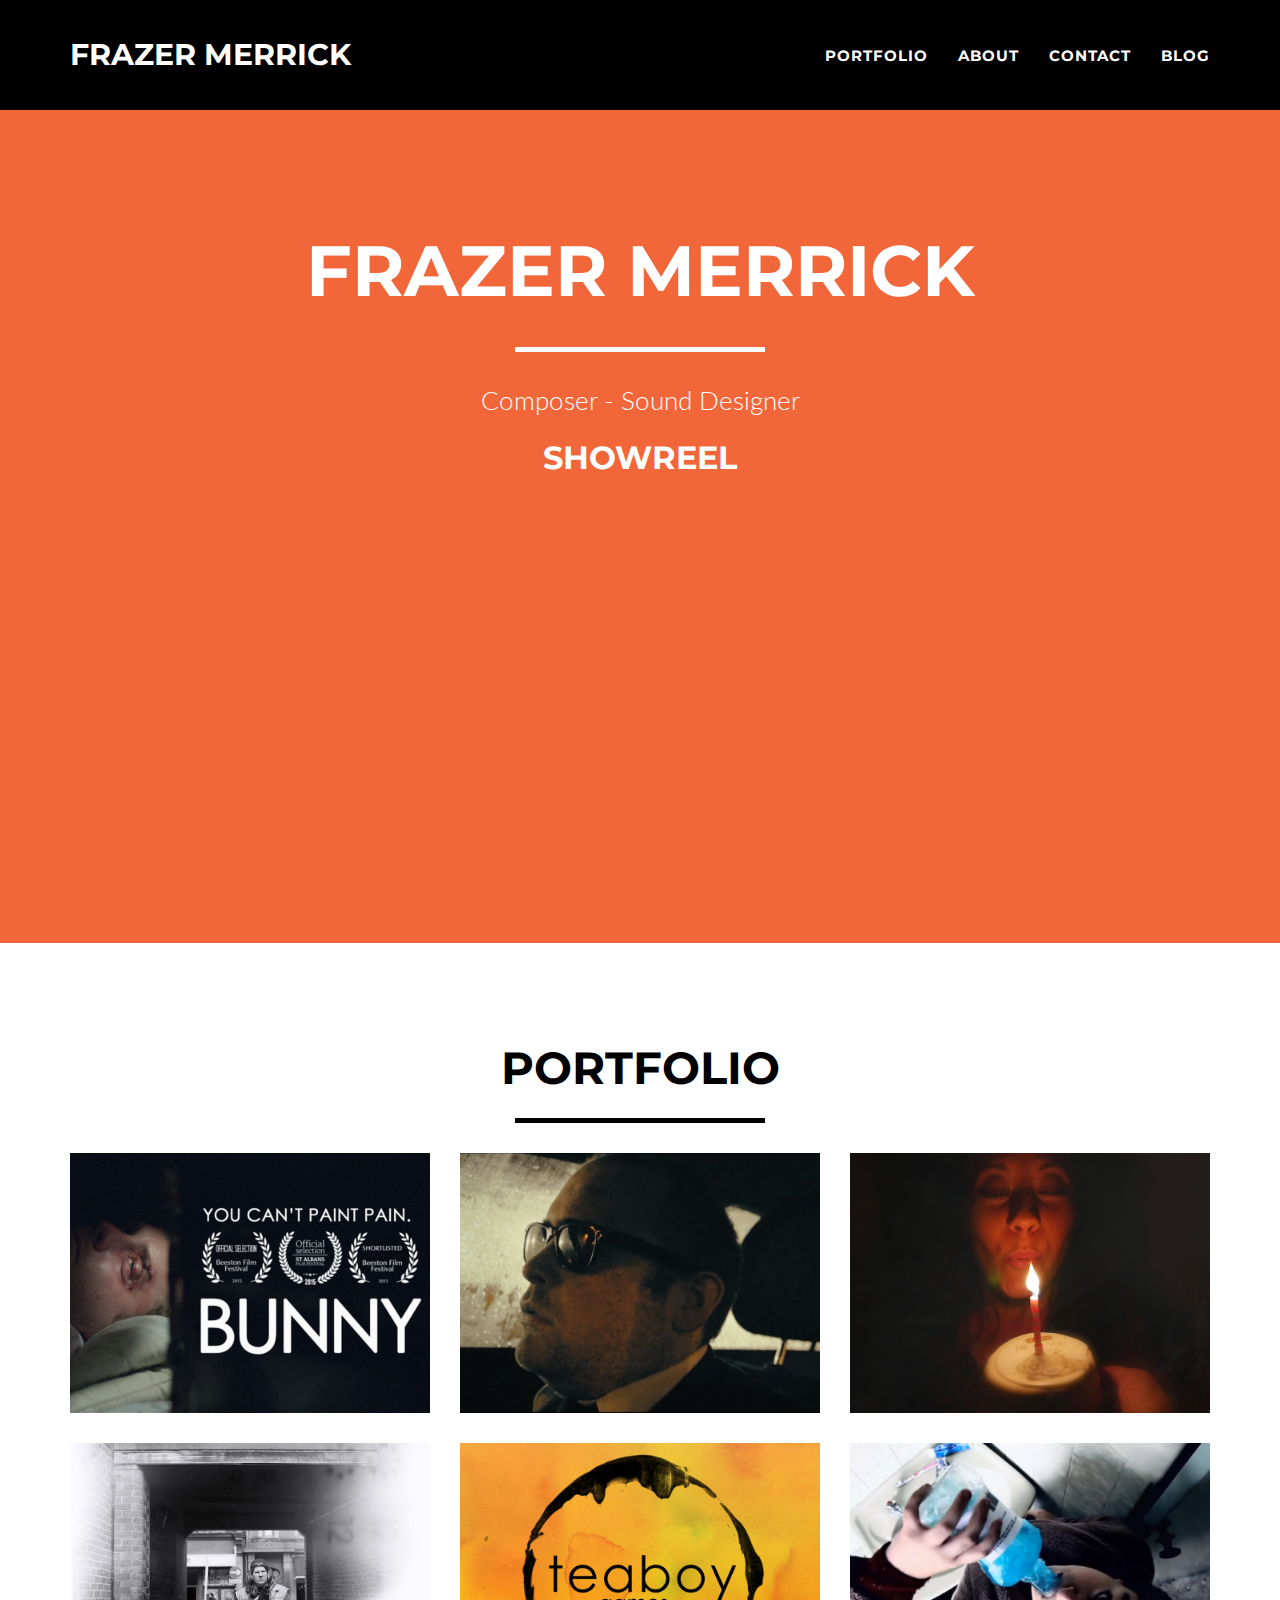
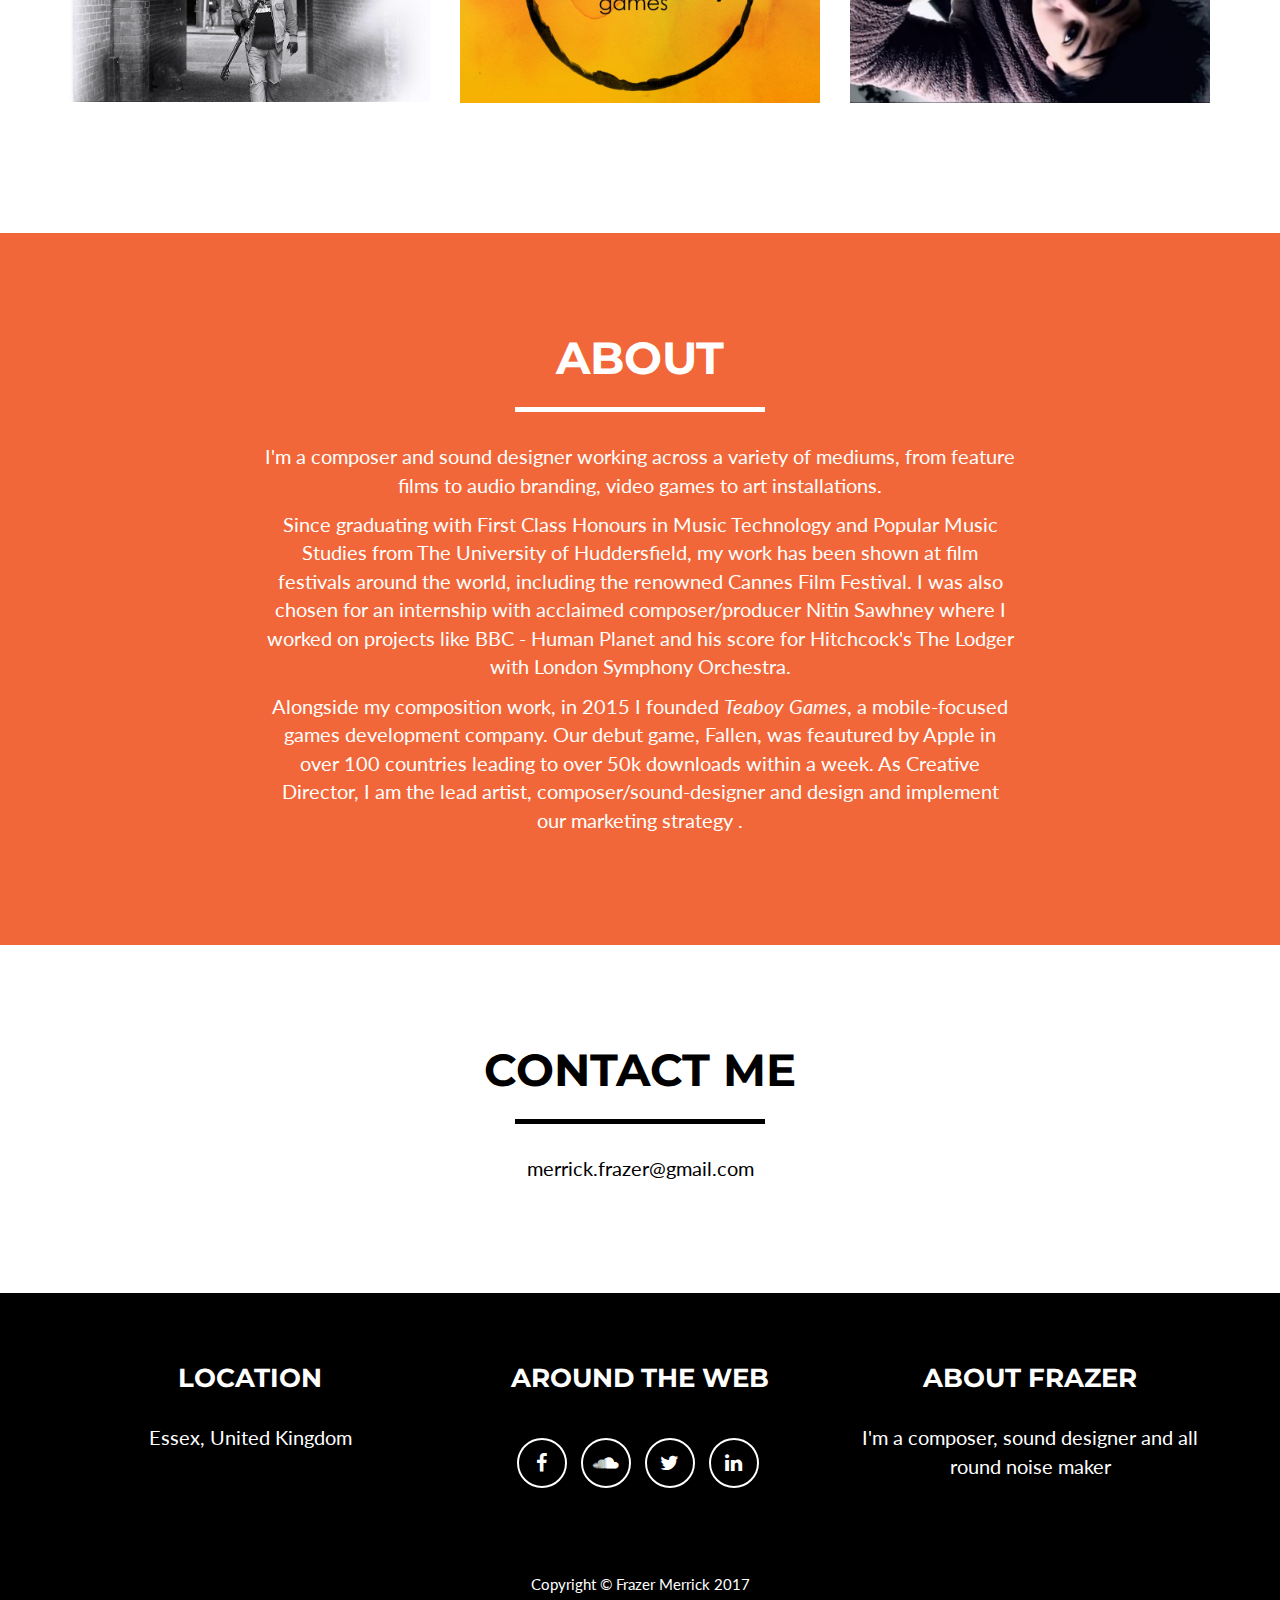
==== index.html @ 9f76fe7c "Bunny link fix" ====
<!DOCTYPE html>
<html lang="en">
<html prefix="og: http://ogp.me/ns#">
<head>

	<title>Frazer Merrick - Composer and Sound Designer</title>
    <meta property="og:title" content="Frazer Merrick - Composer and Sound Designer" />
    <meta property="og:type" content="website" />
    <meta property="og:url" content="http://frazermerrick.com" />
    <meta property="og:image" content="https://dl.dropboxusercontent.com/u/29187618/website/img/businesscard.png" />


    <meta charset="utf-8">
    <meta http-equiv="X-UA-Compatible" content="IE=edge">
    <meta name="viewport" content="width=device-width, initial-scale=1">
    <meta name="description" content="Composer and Sound Designer">
    <meta name="author" content="Frazer Merrick">

    <title>Frazer Merrick - Composer and Sound Designer</title>

    <!-- Bootstrap Core CSS - Uses Bootswatch Flatly Theme: http://bootswatch.com/flatly/ -->
    <link href="css/bootstrap.min.css" rel="stylesheet">

    <!-- Custom CSS -->
    <link href="css/freelancer.css" rel="stylesheet">

    <!-- Custom Fonts -->
    <link href="font-awesome/css/font-awesome.min.css" rel="stylesheet" type="text/css">
    <link href="http://fonts.googleapis.com/css?family=Montserrat:400,700" rel="stylesheet" type="text/css">
    <link href="http://fonts.googleapis.com/css?family=Lato:400,700,400italic,700italic" rel="stylesheet" type="text/css">

    <!-- HTML5 Shim and Respond.js IE8 support of HTML5 elements and media queries -->
    <!-- WARNING: Respond.js doesn't work if you view the page via file:// -->
    <!--[if lt IE 9]>
        <script src="https://oss.maxcdn.com/libs/html5shiv/3.7.0/html5shiv.js"></script>
        <script src="https://oss.maxcdn.com/libs/respond.js/1.4.2/respond.min.js"></script>
    <![endif]-->

</head>
</html>
<html>
<body id="page-top" class="index">

    <!-- Navigation -->
    <nav class="navbar navbar-default navbar-fixed-top">
        <div class="container">
            <!-- Brand and toggle get grouped for better mobile display -->
            <div class="navbar-header page-scroll">
                <button type="button" class="navbar-toggle" data-toggle="collapse" data-target="#bs-example-navbar-collapse-1">
                    <span class="sr-only">Toggle navigation</span>
                    <span class="icon-bar"></span>
                    <span class="icon-bar"></span>
                    <span class="icon-bar"></span>
                </button>
                <a class="navbar-brand" href="#page-top">Frazer Merrick</a>
            </div>

            <!-- Collect the nav links, forms, and other content for toggling -->
            <div class="collapse navbar-collapse" id="bs-example-navbar-collapse-1">
                <ul class="nav navbar-nav navbar-right">
                    <li class="hidden">
                        <a href="#page-top"></a>
                    </li>
                    <li class="page-scroll">
                        <a href="#portfolio">Portfolio</a>
                    </li>
                    <li class="page-scroll">
                        <a href="#about">About</a>
                    </li>
                    <li class="page-scroll">
                        <a href="#contact">Contact</a>
                    </li>
                    <li class="page-scroll">
                        <a href="http://frazermerrick.tumblr.com/" target="_blank">Blog</a>
                    </li>
                </ul>
            </div>
            <!-- /.navbar-collapse -->
        </div>
        <!-- /.container-fluid -->
    </nav>

    <!-- Header -->
    <header>
        <div class="container">
            <div class="row">
                <div class="col-lg-12">
                    <img class="img-responsive" src="" alt="">
                    <div class="intro-text">
                        <span class="name">Frazer Merrick</span>
                      <hr class="star-light">
                        <span class="skills">Composer - Sound Designer</span>
                        <h2>Showreel</h2>
                        <p><iframe frameborder="no" height="340" scrolling="no" src="https://w.soundcloud.com/player/?url=https%3A//api.soundcloud.com/playlists/68462072&amp;color=ff5500&amp;auto_play=false&amp;hide_related=false&amp;show_comments=true&amp;show_user=true&amp;show_reposts=false&amp;show_playcount=false" width="75%"></iframe></p>
                    </div>
                </div>
            </div>
        </div>
    </header>

    <!-- Portfolio Grid Section -->
    <section id="portfolio">
        <div class="container">
            <div class="row">
                <div class="col-lg-12 text-center">
                    <h2>Portfolio</h2>
                    <hr class="star-primary">
                </div>
            </div>
            <div class="row">
                <div class="col-sm-4 portfolio-item">
                    <a href="#portfolioModal1" class="portfolio-link" data-toggle="modal">
                        <div class="caption">
                            <div class="caption-content">
                                <h3>Bunny</h3>
                            </div>
                        </div>
                        <img src="img/portfolio/bunny.png" class="img-responsive" alt="">
                    </a>
                </div>
                <div class="col-sm-4 portfolio-item">
                    <a href="#portfolioModal2" class="portfolio-link" data-toggle="modal">
                        <div class="caption">
                            <div class="caption-content">
                                <h3>Get In</h3>
                            </div>
                        </div>
                        <img src="img/portfolio/getin.png" class="img-responsive" alt="">
                    </a>
                </div>
                <div class="col-sm-4 portfolio-item">
                    <a href="#portfolioModal3" class="portfolio-link" data-toggle="modal">
                        <div class="caption">
                            <div class="caption-content">
                                <h3>Friday</h3>
                            </div>
                        </div>
                        <img src="img/portfolio/friday.png" class="img-responsive" alt="">
                    </a>
                </div>
                <div class="col-sm-4 portfolio-item">
                    <a href="#portfolioModal4" class="portfolio-link" data-toggle="modal">
                        <div class="caption">
                            <div class="caption-content">
                                <h3>Busking Turf Wars</h3>
                            </div>
                        </div>
                        <img src="img/portfolio/btw.png" class="img-responsive" alt="">
                    </a>
                </div>
                <div class="col-sm-4 portfolio-item">
                    <a href="#portfolioModal5" class="portfolio-link" data-toggle="modal">
                        <div class="caption">
                            <div class="caption-content">
                                <h3>Teaboy Games</h3>
                            </div>
                        </div>
                        <img src="img/portfolio/teaboy.png" class="img-responsive" alt="">
                    </a>
                </div>
                <div class="col-sm-4 portfolio-item">
                    <a href="#portfolioModal6" class="portfolio-link" data-toggle="modal">
                        <div class="caption">
                            <div class="caption-content">
                                <h3>Mouthwash</h3>
                            </div>
                        </div>
                        <img src="img/portfolio/mouthwash.png" class="img-responsive" alt="">
                    </a>
                </div>
            </div>
        </div>
    </section>

    <!-- About Section -->
    <section class="success" id="about">
        <div class="container">
            <div class="row">
                <div class="col-lg-12 text-center">
                    <h2>About</h2>
                    <hr class="star-light">
                </div>
            </div>
            <div class="row">
               <div class="col-lg-8 col-lg-offset-2 text-center">
                    <p>I'm a composer and sound designer working across a variety of mediums, from feature films to audio branding, video games to art installations.</p>
                    <p>Since graduating with First Class Honours in Music Technology and Popular Music Studies from The University of Huddersfield, my work has been shown at film festivals around the world, including the renowned Cannes Film Festival. I was also chosen for an internship with acclaimed composer/producer Nitin Sawhney where I worked on projects like BBC - Human Planet and his score for Hitchcock's The Lodger with London Symphony Orchestra.</p>
                    <p>Alongside my composition work, in 2015 I founded <i>Teaboy Games</i>, a mobile-focused games development company. Our debut game, Fallen, was feautured by Apple in over 100 countries leading to over 50k downloads within a week. As Creative Director, I am the lead artist, composer/sound-designer and design and implement our marketing strategy  .</p>
            </div>
        </div>
    </div>
    </section>

    <!-- Contact Section -->
    <section id="contact">
        <div class="container">
            <div class="row">
                <div class="col-lg-12 text-center">
                    <h2>Contact Me</h2>
                    <hr class="star-primary">
                </div>
            </div>
            <div class="row">
                <div class="col-lg-12 text-center">
                <p>merrick.frazer@gmail.com</p>
            </div>
        </div>
    </section>

    <!-- Footer -->
    <footer class="text-center">
        <div class="footer-above">
            <div class="container">
                <div class="row">
                    <div class="footer-col col-md-4">
                        <h3>Location</h3>
                        <p>Essex, United Kingdom</p>
                    </div>
                    <div class="footer-col col-md-4">
                        <h3>Around the Web</h3>
                        <ul class="list-inline">
                            <li>
                                <a href="http://facebook.com/frazer.merrick" target="_blank" class="btn-social btn-outline"><i class="fa fa-fw fa-facebook"></i></a>
                            </li> 
                            <li>
                                <a href="http://soundcloud.com/frazer_m" target="_blank" class="btn-social btn-outline"><i class="fa fa-fw fa-soundcloud"></i></a>
                            </li>
                            <li>
                                <a href="http://twitter.com/frazermerrick" target="_blank" class="btn-social btn-outline"><i class="fa fa-fw fa-twitter"></i></a>
                            </li>
                            <li>
                                <a href="http://www.linkedin.com/pub/frazer-merrick/23/663/aa1" target="_blank" class="btn-social btn-outline"><i class="fa fa-fw fa-linkedin"></i></a>
                            </li>
                        </ul>
                    </div>
                    <div class="footer-col col-md-4">
                        <h3>About Frazer</h3>
                        <p>I'm a composer, sound designer and all round noise maker</p>
                    </div>
                </div>
            </div>
        </div>
        <div class="footer-below">
            <div class="container">
                <div class="row">
                    <div class="col-lg-12">
                        Copyright &copy; Frazer Merrick 2017
                    </div>
                </div>
            </div>
        </div>
    </footer>

    <!-- Scroll to Top Button (Only visible on small and extra-small screen sizes) -->
    <div class="scroll-top page-scroll visible-xs visble-sm">
        <a class="btn btn-primary" href="#page-top">
            <i class="fa fa-chevron-up"></i>
        </a>
    </div>

    <!-- Portfolio Modals -->
    <div class="portfolio-modal modal fade" id="portfolioModal1" tabindex="-1" role="dialog" aria-hidden="true">
        <div class="modal-content">
            <div class="close-modal" data-dismiss="modal">
                <div class="lr">
                    <div class="rl">
                    </div>
                </div>
            </div>
            <div class="container">
                <div class="row">
                    <div class="col-lg-8 col-lg-offset-2">
                        <div class="modal-body">
                            <h2>Bunny</h2>
                            <hr class="star-primary">
                            <iframe src="https://player.vimeo.com/video/194195670" width="500" height="281" frameborder="0" webkitallowfullscreen mozallowfullscreen allowfullscreen></iframe>
                            <p>
                            <p>Bunny is a psychologic thriller about when Stephen meets Abbie. Their romantic meal soon unleashes a painful memory of a disturbed past, and Stephen's date rapidly unfolds into his worst nightmare.</p>
                            <p>Completing the sound design on this 30 minute film was no small feat. From cleaning production audio to recording foley (including some fantastically gory sequences) and delivering a 5.1 mix at the end. The biggest challenge was when we discovered a number of scenes featured unusable production audio (due to unfortunate background noise), which led to these being re-created from scratch.</p>
                            <p>Bunny has since gone on to be selected for the renown Festival de Cannes, amongst many other film festivals!</p>
                            <ul class="list-inline item-details">
                                <li>Director:
                                    <strong><a href="http://adamawni.com">Adam Awni</a>
                                    </strong>
                                </li>
                                <li>Date:
                                    <strong>November 2014
                                    </strong>
                                </li>
                                <li>Role:
                                    <strong>Sound Designer
                                    </strong>
                                </li>
                            </ul>
                            <button type="button" class="btn btn-default" data-dismiss="modal"><i class="fa fa-times"></i> Close</button>
                        </div>
                    </div>
                </div>
            </div>
        </div>
    </div>
    <div class="portfolio-modal modal fade" id="portfolioModal2" tabindex="-1" role="dialog" aria-hidden="true">
        <div class="modal-content">
            <div class="close-modal" data-dismiss="modal">
                <div class="lr">
                    <div class="rl">
                    </div>
                </div>
            </div>
            <div class="container">
                <div class="row">
                    <div class="col-lg-8 col-lg-offset-2">
                        <div class="modal-body">
                            <h2>Get In</h2>
                            <hr class="star-primary">
                            <iframe src="https://player.vimeo.com/video/123640551" width="500" height="281" frameborder="0" webkitallowfullscreen mozallowfullscreen allowfullscreen></iframe>
                            <p>
                            <p>Ed Button's night takes a strange turn when he is picked up by two gangsters, in this West Yorkshire mafia themed short.</p>
                            <p>Shot in the back of car, there was no space for a boom mic so all audio was captured from a camera mounted shot gun mic. This meant the biggest task was reducing any road noise outside the vechicle but then adding the background ambience back into the mix in a more controlled manner. Subtle sounds of rain, and passing cars with the doppler effect help sell the ambience much more than the noise captured by the camera mic.</p>
                            <ul class="list-inline item-details">
                                <li>Director:
                                    <strong><a href="http://picturesandnoise.com">Ross Birks</a>
                                    </strong>
                                </li>
                                <li>Date:
                                    <strong>March 2015
                                    </strong>
                                </li>
                                <li>Role:
                                    <strong>Sound Designer
                                    </strong>
                                </li>
                            </ul>
                            <button type="button" class="btn btn-default" data-dismiss="modal"><i class="fa fa-times"></i> Close</button>
                        </div>
                    </div>
                </div>
            </div>
        </div>
    </div>
    <div class="portfolio-modal modal fade" id="portfolioModal3" tabindex="-1" role="dialog" aria-hidden="true">
        <div class="modal-content">
            <div class="close-modal" data-dismiss="modal">
                <div class="lr">
                    <div class="rl">
                    </div>
                </div>
            </div>
            <div class="container">
                <div class="row">
                    <div class="col-lg-8 col-lg-offset-2">
                        <div class="modal-body">
                            <h2>Friday</h2>
                            <hr class="star-primary">
                           <blockquote class="instagram-media" data-instgrm-version="7" style=" background:#FFF; border:0; border-radius:3px; box-shadow:0 0 1px 0 rgba(0,0,0,0.5),0 1px 10px 0 rgba(0,0,0,0.15); margin: 1px; max-width:658px; padding:0; width:99.375%; width:-webkit-calc(100% - 2px); width:calc(100% - 2px);"><div style="padding:8px;"> <div style=" background:#F8F8F8; line-height:0; margin-top:40px; padding:28.1944444444% 0; text-align:center; width:100%;"> <div style=" background:url([data-uri]); display:block; height:44px; margin:0 auto -44px; position:relative; top:-22px; width:44px;"></div></div><p style=" color:#c9c8cd; font-family:Arial,sans-serif; font-size:14px; line-height:17px; margin-bottom:0; margin-top:8px; overflow:hidden; padding:8px 0 7px; text-align:center; text-overflow:ellipsis; white-space:nowrap;"><a href="https://www.instagram.com/p/BIF_33JghCp/" style=" color:#c9c8cd; font-family:Arial,sans-serif; font-size:14px; font-style:normal; font-weight:normal; line-height:17px; text-decoration:none;" target="_blank">A video posted by Aura Films (@aurafilmsuk)</a> on <time style=" font-family:Arial,sans-serif; font-size:14px; line-height:17px;" datetime="2016-07-20T18:41:44+00:00">Jul 20, 2016 at 11:41am PDT</time></p></div></blockquote> <script async defer src="//platform.instagram.com/en_US/embeds.js"></script>
                            <p>
                            <p>FRIDAY was assembled in just 48hrs, with all my sound design taking place in an afternoon. </p>
                            <p>Theres nothing like an impending deadline to really get the creativity flowing - but I had a fantastic time bringing this  POV short to life with diegetic sound effects. </p>
                            <p>The tap, radio, teaspoon, kiss, sirens, helicopter - so much of the work was really embellishing what was already there and changing the landscape from a generic parks and streets to world on the verge of a dystopian apocalypse.</p>
                            <ul class="list-inline item-details">
                                <li>Director:
                                    <strong><a href="http://aurafilms.co.uk">Steven Dorrington</a>
                                    </strong>
                                </li>
                                <li>Date:
                                    <strong>July 2015
                                    </strong>
                                </li>
                                <li>Role:
                                    <strong>Sound Designer
                                    </strong>
                                </li>
                            </ul>
                            <button type="button" class="btn btn-default" data-dismiss="modal"><i class="fa fa-times"></i> Close</button>
                        </div>
                    </div>
                </div>
            </div>
        </div>
    </div>
    <div class="portfolio-modal modal fade" id="portfolioModal4" tabindex="-1" role="dialog" aria-hidden="true">
        <div class="modal-content">
            <div class="close-modal" data-dismiss="modal">
                <div class="lr">
                    <div class="rl">
                    </div>
                </div>
            </div>
            <div class="container">
                <div class="row">
                    <div class="col-lg-8 col-lg-offset-2">
                        <div class="modal-body">
                            <h2>Busking Turf Wars</h2>
                            <hr class="star-primary">
                            <iframe width="100%" height="450" scrolling="no" frameborder="no" src="https://w.soundcloud.com/player/?url=https%3A//api.soundcloud.com/tracks/207530229%3Fsecret_token%3Ds-8hTHr&amp;auto_play=false&amp;hide_related=false&amp;show_comments=true&amp;show_user=true&amp;show_reposts=false&amp;visual=true"></iframe>
                            <p>
                            <p>A documentary film crew follows Steven Lockmoore, a passionate and dedicated busker, as he shows us the ins and outs of life as a street musician. Steven isn't the most technically proficient musician but he has a love for what he does and a yearning to entertain. His livelihood is thrown into turmoil however with the arrival of a more gifted musician keen to take the spotlight from Steven.</p>
                            <p>Since Busking Turf Wars is musical by nature my role was to underscore Steven's more contemplative moments, about the world and his path through it.</p>
                            <ul class="list-inline item-details">
                                <li>Director:
                                    <strong><a href="http://pete-trif.tumblr.com/">Peter Trifunovic</a>
                                    </strong>
                                </li>
                                <li>Date:
                                    <strong>March 2015
                                    </strong>
                                </li>
                                <li>Role:
                                    <strong>Composer
                                    </strong>
                                </li>
                            </ul>
                            <button type="button" class="btn btn-default" data-dismiss="modal"><i class="fa fa-times"></i> Close</button>
                        </div>
                    </div>
                </div>
            </div>
        </div>
    </div>
    <div class="portfolio-modal modal fade" id="portfolioModal5" tabindex="-1" role="dialog" aria-hidden="true">
        <div class="modal-content">
            <div class="close-modal" data-dismiss="modal">
                <div class="lr">
                    <div class="rl">
                    </div>
                </div>
            </div>
            <div class="container">
                <div class="row">
                    <div class="col-lg-8 col-lg-offset-2">
                        <div class="modal-body">
                            <h2>Teaboy Games</h2>
                            <hr class="star-primary">
                            <iframe width="560" height="315" src="https://www.youtube.com/embed/0nT8x7PztdA" frameborder="0" allowfullscreen></iframe>
                            <p>
                            <p>In late 2014 I joined the Eastern Enterprise's GamesHub scheme, here I met Aidan and Scott and together we formed Teaboy Games. Gameshub is a free course to help creative minds get into the games industry, opening doors to networking and mentorship from the likes of industry elite at Microsoft and Square-Enix.</p>
                            <p>In just 10 months we've gone from concept right through to delivery, registering Teaboy Games Ltd in April 2015 and on August 27th launching our debut app, <a href="http://appsto.re/gb/gJEq7.i">Fallen - The beautifully minimal reaction game</a>, which went on to be featured by Apple in 'Best New Games' in over 100 countries achieving 50k+ downloads in a week.</p>
                            <p>Within the three man team, I am the primary artist, composer/sound-designer and also head of marketing.</p>
                            <ul class="list-inline item-details">
                                <li>Client:
                                    <strong><a href="http://teaboygames.com">Teaboy Games</a>
                                    </strong>
                                </li>
                                <li>Date:
                                    <strong>November 2014
                                    </strong>
                                </li>
                                <li>Role:
                                    <strong>Co-Founder
                                    </strong>
                                </li>
                            </ul>
                            <button type="button" class="btn btn-default" data-dismiss="modal"><i class="fa fa-times"></i> Close</button>
                        </div>
                    </div>
                </div>
            </div>
        </div>
    </div>
    <div class="portfolio-modal modal fade" id="portfolioModal6" tabindex="-1" role="dialog" aria-hidden="true">
        <div class="modal-content">
            <div class="close-modal" data-dismiss="modal">
                <div class="lr">
                    <div class="rl">
                    </div>
                </div>
            </div>
            <div class="container">
                <div class="row">
                    <div class="col-lg-8 col-lg-offset-2">
                        <div class="modal-body">
                            <h2>Mouthwash</h2>
                            <hr class="star-primary">
                            <iframe src="https://player.vimeo.com/video/113533499" width="500" height="281" frameborder="0" webkitallowfullscreen mozallowfullscreen allowfullscreen></iframe> <p>
                            <p>
                            <p>Upon watching this film, sent to me by director Ross Birks, I knew exactly what style I wanted to achieve. With the experimental short based around the danger of chugging mouthwash, I envisaged the music to being built around samples of the human voice.</p>
                            <p>Taking influence from Cristobal Tapia de Veer's score for the Channel 4 series Utopia, I wrote the main theme with a pitched-down male voice sound, with backing from a mellotron choir patch. The real eureka moment was when I found a sample library of the 90s hit toy 'Speak and Spell', which ended up forming the glitchy drums you hear throughout the score.</p>
                            <ul class="list-inline item-details">
                                <li>Director:
                                    <strong><a href="http://rossbirks.com">Ross Birks</a>
                                    </strong>
                                </li>
                                <li>Date:
                                    <strong>December 2014
                                    </strong>
                                </li>
                                <li>Role:
                                    <strong>Composer
                                    </strong>
                                </li>
                            </ul>
                            <button type="button" class="btn btn-default" data-dismiss="modal"><i class="fa fa-times"></i> Close</button>
                        </div>
                    </div>
                </div>
            </div>
        </div>
    </div>

    <!-- jQuery -->
    <script src="js/jquery.js"></script>

    <!-- Bootstrap Core JavaScript -->
    <script src="js/bootstrap.min.js"></script>

    <!-- Plugin JavaScript -->
    <script src="http://cdnjs.cloudflare.com/ajax/libs/jquery-easing/1.3/jquery.easing.min.js"></script>
    <script src="js/classie.js"></script>
    <script src="js/cbpAnimatedHeader.js"></script>

    <!-- Contact Form JavaScript -->
    <script src="js/jqBootstrapValidation.js"></script>
    <script src="js/contact_me.js"></script>

    <!-- Custom Theme JavaScript -->
    <script src="js/freelancer.js"></script>

</body>

</html>
---- css/freelancer.css ----
/*!
 * Start Bootstrap - Freelancer Bootstrap Theme (http://startbootstrap.com)
 * Code licensed under the Apache License v2.0.
 * For details, see http://www.apache.org/licenses/LICENSE-2.0.
 */

body {
    overflow-x: hidden;
}

p {
    font-size: 20px;
}

p.small {
    font-size: 16px;
}

a,
a:hover,
a:focus,
a:active,
a.active {
    outline: 0;
    color: #F26739;
}

h1,
h2,
h3,
h4,
h5,
h6 {
    text-transform: uppercase;
    font-family: Montserrat,"Helvetica Neue",Helvetica,Arial,sans-serif;
    font-weight: 700;
}

hr.star-light,
hr.star-primary {
    margin: 25px auto 30px;
    padding: 0;
    max-width: 250px;
    border: 0;
    border-top: solid 5px;
    text-align: center;
}

hr.star-light:after,
hr.star-primary:after {
    content: "";
    display: inline-block;
    position: relative;
    top: -.8em;
    padding: 0 .25em;
    font-family: FontAwesome;
    font-size: 2em;
}

hr.star-light {
    border-color: #fff;
}

hr.star-light:after {
    color: #fff;
    background-color: #F26739;
}

hr.star-primary {
    border-color: #000000;
}

hr.star-primary:after {
    color: #000000;
    background-color: #fff;
}

.img-centered {
    margin: 0 auto;
}

header {
    text-align: center;
    color: #fff;
    background: #F26739;
}

header .container {
    padding-top: 100px;
    padding-bottom: 50px;
}

header img {
    display: block;
    margin: 0 auto 20px;
}

header .intro-text .name {
    display: block;
    text-transform: uppercase;
    font-family: Montserrat,"Helvetica Neue",Helvetica,Arial,sans-serif;
    font-size: 2em;
    font-weight: 700;
}

header .intro-text .skills {
    font-size: 1.25em;
    font-weight: 300;
}

@media(min-width:768px) {
    header .container {
        padding-top: 200px;
        padding-bottom: 100px;
    }

    header .intro-text .name {
        font-size: 4.75em;
    }

    header .intro-text .skills {
        font-size: 1.75em;
    }
}

@media(min-width:768px) {
    .navbar-fixed-top {
        padding: 25px 0;
        -webkit-transition: padding .3s;
        -moz-transition: padding .3s;
        transition: padding .3s;
    }

    .navbar-fixed-top .navbar-brand {
        font-size: 2em;
        -webkit-transition: all .3s;
        -moz-transition: all .3s;
        transition: all .3s;
    }

    .navbar-fixed-top.navbar-shrink {
        padding: 10px 0;
    }

    .navbar-fixed-top.navbar-shrink .navbar-brand {
        font-size: 1.5em;
    }
}

.navbar {
    text-transform: uppercase;
    font-family: Montserrat,"Helvetica Neue",Helvetica,Arial,sans-serif;
    font-weight: 700;
}

.navbar a:focus {
    outline: 0;
}

.navbar .navbar-nav {
    letter-spacing: 1px;
}

.navbar .navbar-nav li a:focus {
    outline: 0;
}

.navbar-default,
.navbar-inverse {
    border: 0;
}

section {
    padding: 100px 0;
}

section h2 {
    margin: 0;
    font-size: 3em;
}

section.success {
    color: #fff;
    background: #F26739;
}

@media(max-width:767px) {
    section {
        padding: 75px 0;
    }

    section.first {
        padding-top: 75px;
    }
}

#portfolio .portfolio-item {
    right: 0;
    margin: 0 0 15px;
}

#portfolio .portfolio-item .portfolio-link {
    display: block;
    position: relative;
    margin: 0 auto;
    max-width: 400px;
}

#portfolio .portfolio-item .portfolio-link .caption {
    position: absolute;
    width: 100%;
    height: 100%;
    opacity: 0;
    background: rgba(242,103,57,.9);
    -webkit-transition: all ease .5s;
    -moz-transition: all ease .5s;
    transition: all ease .5s;
}

#portfolio .portfolio-item .portfolio-link .caption:hover {
    opacity: 1;
}

#portfolio .portfolio-item .portfolio-link .caption .caption-content {
    position: absolute;
    top: 50%;
    width: 100%;
    height: 20px;
    margin-top: -12px;
    text-align: center;
    font-size: 20px;
    color: #fff;
}

#portfolio .portfolio-item .portfolio-link .caption .caption-content i {
    margin-top: -12px;
}

#portfolio .portfolio-item .portfolio-link .caption .caption-content h3,
#portfolio .portfolio-item .portfolio-link .caption .caption-content h4 {
    margin: 0;
}

#portfolio * {
    z-index: 2;
}

@media(min-width:767px) {
    #portfolio .portfolio-item {
        margin: 0 0 30px;
    }
}

.btn-outline {
    margin-top: 15px;
    border: solid 2px #fff;
    font-size: 20px;
    color: #fff;
    background: 0 0;
    transition: all .3s ease-in-out;
}

.btn-outline:hover,
.btn-outline:focus,
.btn-outline:active,
.btn-outline.active {
    border: solid 2px #fff;
    color: #F26739;
    background: #fff;
}

.floating-label-form-group {
    position: relative;
    margin-bottom: 0;
    padding-bottom: .5em;
    border-bottom: 1px solid #eee;
}

.floating-label-form-group input,
.floating-label-form-group textarea {
    z-index: 1;
    position: relative;
    padding-right: 0;
    padding-left: 0;
    border: 0;
    border-radius: 0;
    font-size: 1.5em;
    background: 0 0;
    box-shadow: none!important;
    resize: none;
}

.floating-label-form-group label {
    display: block;
    z-index: 0;
    position: relative;
    top: 2em;
    margin: 0;
    font-size: .85em;
    line-height: 1.764705882em;
    vertical-align: middle;
    vertical-align: baseline;
    opacity: 0;
    -webkit-transition: top .3s ease,opacity .3s ease;
    -moz-transition: top .3s ease,opacity .3s ease;
    -ms-transition: top .3s ease,opacity .3s ease;
    transition: top .3s ease,opacity .3s ease;
}

.floating-label-form-group::not(:first-child) {
    padding-left: 14px;
    border-left: 1px solid #eee;
}

.floating-label-form-group-with-value label {
    top: 0;
    opacity: 1;
}

.floating-label-form-group-with-focus label {
    color: #F26739;
}

form .row:first-child .floating-label-form-group {
    border-top: 1px solid #eee;
}

footer {
    color: #fff;
}

footer h3 {
    margin-bottom: 30px;
}

footer .footer-above {
    padding-top: 50px;
    background-color: #000000;
}

footer .footer-col {
    margin-bottom: 50px;
}

footer .footer-below {
    padding: 25px 0;
    background-color: #000000;
}

.btn-social {
    display: inline-block;
    width: 50px;
    height: 50px;
    border: 2px solid #fff;
    border-radius: 100%;
    text-align: center;
    font-size: 20px;
    line-height: 45px;
}

.btn:focus,
.btn:active,
.btn.active {
    outline: 0;
}

.scroll-top {
    z-index: 1049;
    position: fixed;
    right: 2%;
    bottom: 2%;
    width: 50px;
    height: 50px;
}

.scroll-top .btn {
    width: 50px;
    height: 50px;
    border-radius: 100%;
    font-size: 20px;
    line-height: 28px;
}

.scroll-top .btn:focus {
    outline: 0;
}

.portfolio-modal .modal-content {
    padding: 100px 0;
    min-height: 100%;
    border: 0;
    border-radius: 0;
    text-align: center;
    background-clip: border-box;
    -webkit-box-shadow: none;
    box-shadow: none;
}

.portfolio-modal .modal-content h2 {
    margin: 0;
    font-size: 3em;
}

.portfolio-modal .modal-content img {
    margin-bottom: 30px;
}

.portfolio-modal .modal-content .item-details {
    margin: 30px 0;
}

.portfolio-modal .close-modal {
    position: absolute;
    top: 25px;
    right: 25px;
    width: 75px;
    height: 75px;
    background-color: transparent;
    cursor: pointer;
}

.portfolio-modal .close-modal:hover {
    opacity: .3;
}

.portfolio-modal .close-modal .lr {
    z-index: 1051;
    width: 1px;
    height: 75px;
    margin-left: 35px;
    background-color: #000000;
    -webkit-transform: rotate(45deg);
    -ms-transform: rotate(45deg);
    transform: rotate(45deg);
}

.portfolio-modal .close-modal .lr .rl {
    z-index: 1052;
    width: 1px;
    height: 75px;
    background-color: #000000;
    -webkit-transform: rotate(90deg);
    -ms-transform: rotate(90deg);
    transform: rotate(90deg);
}

.portfolio-modal .modal-backdrop {
    display: none;
    opacity: 0;
}
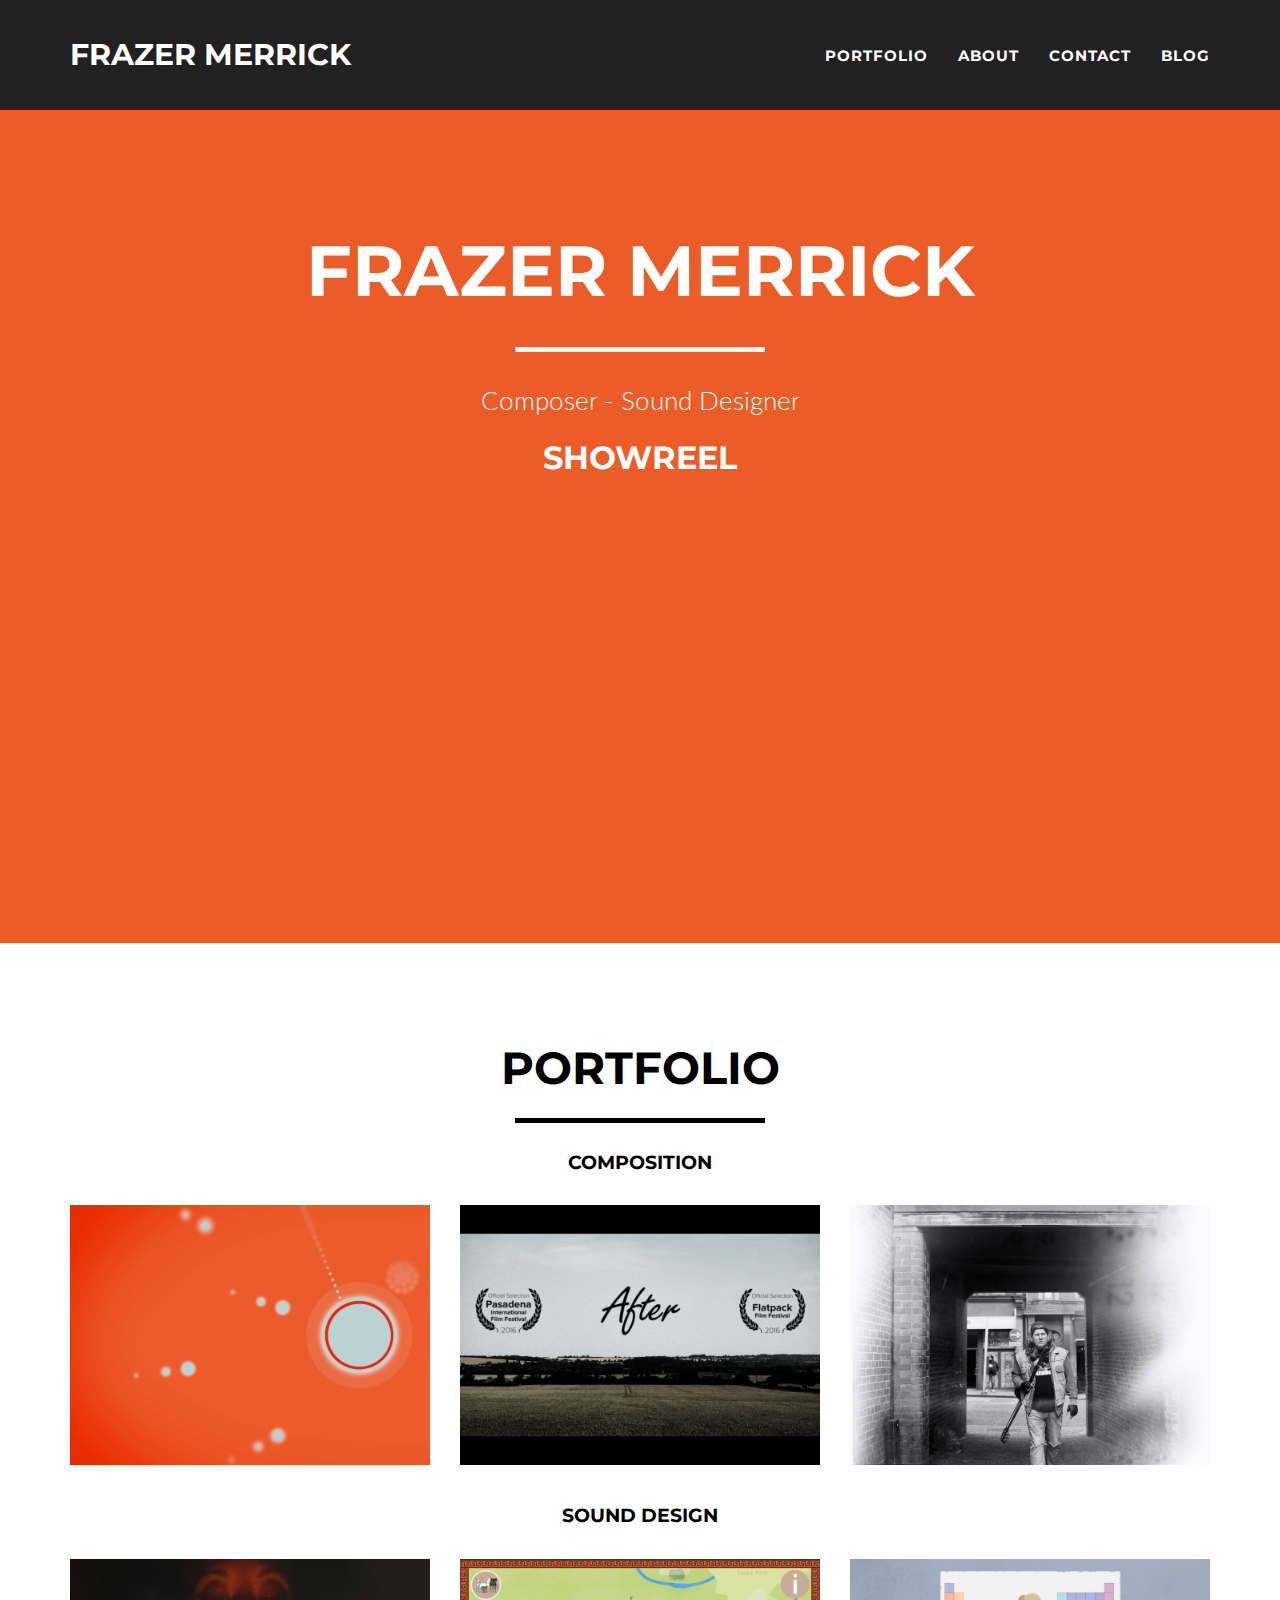
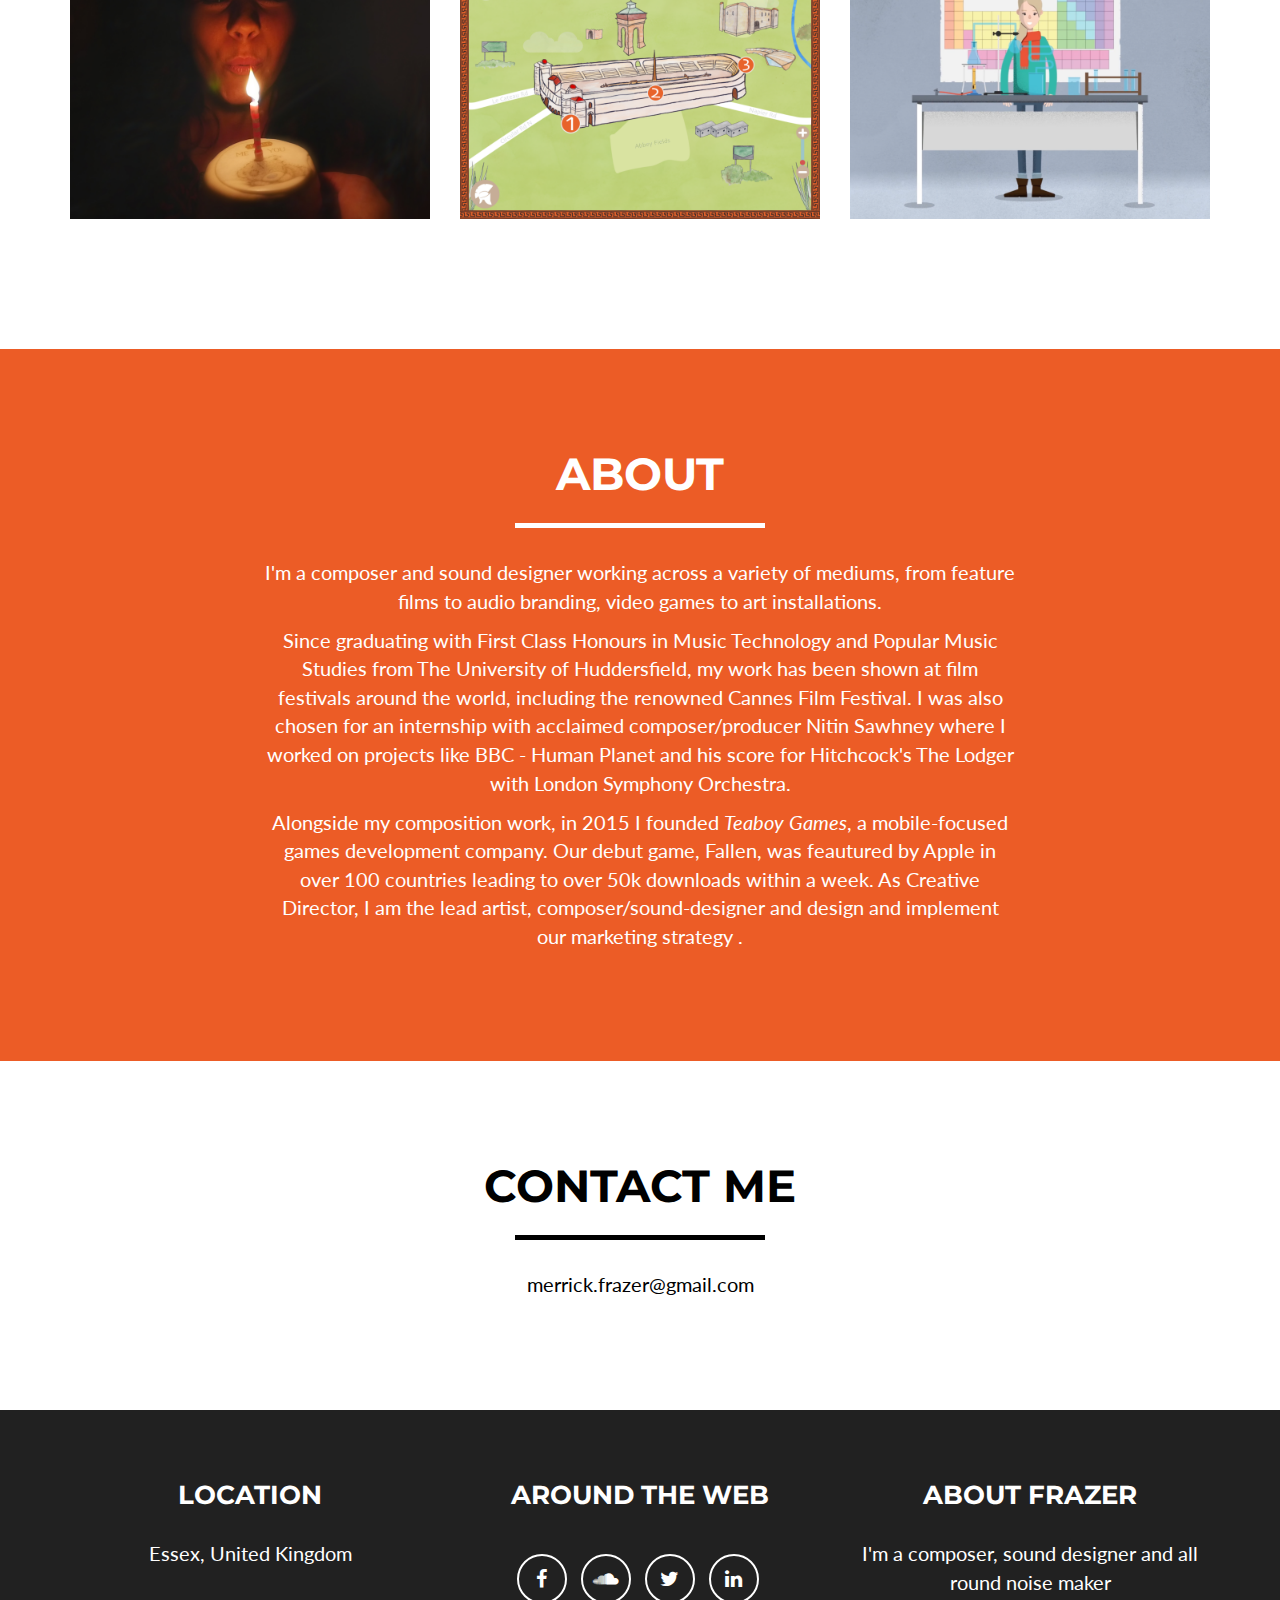
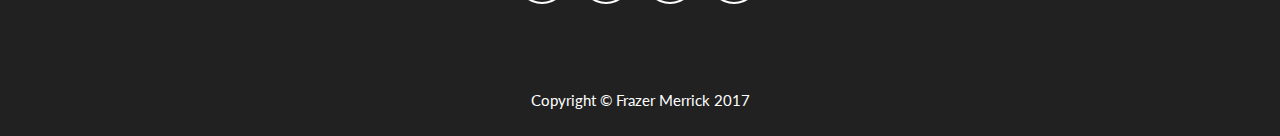
==== commit 220e4f3d: "changes to portfolio items, navbar colour, footer colour, header colour, title inset within portfoli" ====
--- a/index.html
+++ b/index.html
@@ -105,6 +105,8 @@
                 <div class="col-lg-12 text-center">
                     <h2>Portfolio</h2>
                     <hr class="star-primary">
+                    <h4>Composition</h4>
+                    <br>
                 </div>
             </div>
             <div class="row">
@@ -112,60 +114,66 @@
                     <a href="#portfolioModal1" class="portfolio-link" data-toggle="modal">
                         <div class="caption">
                             <div class="caption-content">
-                                <h3>Bunny</h3>
+                                <h3>Pendulum</h3>
                             </div>
                         </div>
-                        <img src="img/portfolio/bunny.png" class="img-responsive" alt="">
+                        <img src="img/portfolio/pendulum.png" class="img-responsive" alt="">
                     </a>
                 </div>
                 <div class="col-sm-4 portfolio-item">
                     <a href="#portfolioModal2" class="portfolio-link" data-toggle="modal">
                         <div class="caption">
                             <div class="caption-content">
-                                <h3>Get In</h3>
+                                <h3>After</h3>
                             </div>
                         </div>
-                        <img src="img/portfolio/getin.png" class="img-responsive" alt="">
+                        <img src="img/portfolio/after.png" class="img-responsive" alt="">
                     </a>
                 </div>
                 <div class="col-sm-4 portfolio-item">
                     <a href="#portfolioModal3" class="portfolio-link" data-toggle="modal">
                         <div class="caption">
                             <div class="caption-content">
-                                <h3>Friday</h3>
+                                <h3>Busking Turf Wars</h3>
                             </div>
                         </div>
-                        <img src="img/portfolio/friday.png" class="img-responsive" alt="">
+                        <img src="img/portfolio/btw.png" class="img-responsive" alt="">
                     </a>
                 </div>
+                <div class="row">
+                    <div class="col-lg-12 text-center">
+                        <h4>Sound Design</h4>
+                        <br>
+                    </div>
+                </div>    
                 <div class="col-sm-4 portfolio-item">
                     <a href="#portfolioModal4" class="portfolio-link" data-toggle="modal">
                         <div class="caption">
                             <div class="caption-content">
-                                <h3>Busking Turf Wars</h3>
+                                <h3>Friday</h3>
                             </div>
                         </div>
-                        <img src="img/portfolio/btw.png" class="img-responsive" alt="">
+                        <img src="img/portfolio/friday.png" class="img-responsive" alt="">
                     </a>
                 </div>
                 <div class="col-sm-4 portfolio-item">
                     <a href="#portfolioModal5" class="portfolio-link" data-toggle="modal">
                         <div class="caption">
                             <div class="caption-content">
-                                <h3>Teaboy Games</h3>
+                                <h3>Roman Circus</h3>
                             </div>
                         </div>
-                        <img src="img/portfolio/teaboy.png" class="img-responsive" alt="">
+                        <img src="img/portfolio/romancircus.png" class="img-responsive" alt="">
                     </a>
                 </div>
                 <div class="col-sm-4 portfolio-item">
                     <a href="#portfolioModal6" class="portfolio-link" data-toggle="modal">
                         <div class="caption">
                             <div class="caption-content">
-                                <h3>Mouthwash</h3>
+                                <h3>Make Happen</h3>
                             </div>
                         </div>
-                        <img src="img/portfolio/mouthwash.png" class="img-responsive" alt="">
+                        <img src="img/portfolio/makehappen.png" class="img-responsive" alt="">
                     </a>
                 </div>
             </div>
@@ -271,24 +279,22 @@
                 <div class="row">
                     <div class="col-lg-8 col-lg-offset-2">
                         <div class="modal-body">
-                            <h2>Bunny</h2>
+                            <h2>Pendulum</h2>
                             <hr class="star-primary">
-                            <iframe src="https://player.vimeo.com/video/194195670" width="500" height="281" frameborder="0" webkitallowfullscreen mozallowfullscreen allowfullscreen></iframe>
-                            <p>
-                            <p>Bunny is a psychologic thriller about when Stephen meets Abbie. Their romantic meal soon unleashes a painful memory of a disturbed past, and Stephen's date rapidly unfolds into his worst nightmare.</p>
-                            <p>Completing the sound design on this 30 minute film was no small feat. From cleaning production audio to recording foley (including some fantastically gory sequences) and delivering a 5.1 mix at the end. The biggest challenge was when we discovered a number of scenes featured unusable production audio (due to unfortunate background noise), which led to these being re-created from scratch.</p>
-                            <p>Bunny has since gone on to be selected for the renown Festival de Cannes, amongst many other film festivals!</p>
+                            <iframe width="100%" height="450" scrolling="no" frameborder="no" src="https://w.soundcloud.com/player/?url=https%3A//api.soundcloud.com/playlists/297187760&amp;auto_play=false&amp;hide_related=false&amp;show_comments=true&amp;show_user=true&amp;show_reposts=false&amp;visual=true"></iframe>
+                            <p>Pendulum is a minimal and mindful puzzler. The aim was to create a relaxing and hypnotizing atmosphere to match the minimal graphics and gameplay.</p>
+                            <p>With the game split into chapters, I created a track (which looped) for each chapter and centered it around a different key and organic drone underneath to match the gameplay - depending on the powerups, visual style and gameplay. I experimented creating drones from crashing waves, bursts of white noise and recordings of rain - which all help add an organic and human feel to an otherwise electronic score.</p>
                             <ul class="list-inline item-details">
-                                <li>Director:
-                                    <strong><a href="http://adamawni.com">Adam Awni</a>
+                                <li>Client:
+                                    <strong><a href="http://teaboygames.com">Teaboy Games</a>
                                     </strong>
                                 </li>
                                 <li>Date:
-                                    <strong>November 2014
+                                    <strong>TBC</a>
                                     </strong>
                                 </li>
                                 <li>Role:
-                                    <strong>Sound Designer
+                                    <strong>Composer and Sound Designer
                                     </strong>
                                 </li>
                             </ul>
@@ -311,23 +317,23 @@
                 <div class="row">
                     <div class="col-lg-8 col-lg-offset-2">
                         <div class="modal-body">
-                            <h2>Get In</h2>
+                            <h2>After</h2>
                             <hr class="star-primary">
-                            <iframe src="https://player.vimeo.com/video/123640551" width="500" height="281" frameborder="0" webkitallowfullscreen mozallowfullscreen allowfullscreen></iframe>
-                            <p>
-                            <p>Ed Button's night takes a strange turn when he is picked up by two gangsters, in this West Yorkshire mafia themed short.</p>
-                            <p>Shot in the back of car, there was no space for a boom mic so all audio was captured from a camera mounted shot gun mic. This meant the biggest task was reducing any road noise outside the vechicle but then adding the background ambience back into the mix in a more controlled manner. Subtle sounds of rain, and passing cars with the doppler effect help sell the ambience much more than the noise captured by the camera mic.</p>
+                            <iframe src="https://player.vimeo.com/video/188427371" width="500" height="281" frameborder="0" webkitallowfullscreen mozallowfullscreen allowfullscreen></iframe>
+                            <p><i>After</i> is a post-apocalyptic short film exploring the relationships of survivors and the struggle of moving on from tragedy.</p>
+                            <p>Following a world-changing event, Harry is left alone on his family's farm in a remote location. Without his wife and son, he tries to make do with his own company and daily chores that give him sustenance. That is until Dylan runs from the forest and into his life.</p>
+                            <p>The film has been selected for the 2016 Pasadena International Film Festival and Flatpack Film Festival.</p>
                             <ul class="list-inline item-details">
                                 <li>Director:
-                                    <strong><a href="http://picturesandnoise.com">Ross Birks</a>
+                                    <strong><a href="http://davidtomsfilm.com">David Toms</a>
                                     </strong>
                                 </li>
                                 <li>Date:
-                                    <strong>March 2015
+                                    <strong>October 2015</a>
                                     </strong>
                                 </li>
                                 <li>Role:
-                                    <strong>Sound Designer
+                                    <strong>Composer
                                     </strong>
                                 </li>
                             </ul>
@@ -339,46 +345,6 @@
         </div>
     </div>
     <div class="portfolio-modal modal fade" id="portfolioModal3" tabindex="-1" role="dialog" aria-hidden="true">
-        <div class="modal-content">
-            <div class="close-modal" data-dismiss="modal">
-                <div class="lr">
-                    <div class="rl">
-                    </div>
-                </div>
-            </div>
-            <div class="container">
-                <div class="row">
-                    <div class="col-lg-8 col-lg-offset-2">
-                        <div class="modal-body">
-                            <h2>Friday</h2>
-                            <hr class="star-primary">
-                           <blockquote class="instagram-media" data-instgrm-version="7" style=" background:#FFF; border:0; border-radius:3px; box-shadow:0 0 1px 0 rgba(0,0,0,0.5),0 1px 10px 0 rgba(0,0,0,0.15); margin: 1px; max-width:658px; padding:0; width:99.375%; width:-webkit-calc(100% - 2px); width:calc(100% - 2px);"><div style="padding:8px;"> <div style=" background:#F8F8F8; line-height:0; margin-top:40px; padding:28.1944444444% 0; text-align:center; width:100%;"> <div style=" background:url([data-uri]); display:block; height:44px; margin:0 auto -44px; position:relative; top:-22px; width:44px;"></div></div><p style=" color:#c9c8cd; font-family:Arial,sans-serif; font-size:14px; line-height:17px; margin-bottom:0; margin-top:8px; overflow:hidden; padding:8px 0 7px; text-align:center; text-overflow:ellipsis; white-space:nowrap;"><a href="https://www.instagram.com/p/BIF_33JghCp/" style=" color:#c9c8cd; font-family:Arial,sans-serif; font-size:14px; font-style:normal; font-weight:normal; line-height:17px; text-decoration:none;" target="_blank">A video posted by Aura Films (@aurafilmsuk)</a> on <time style=" font-family:Arial,sans-serif; font-size:14px; line-height:17px;" datetime="2016-07-20T18:41:44+00:00">Jul 20, 2016 at 11:41am PDT</time></p></div></blockquote> <script async defer src="//platform.instagram.com/en_US/embeds.js"></script>
-                            <p>
-                            <p>FRIDAY was assembled in just 48hrs, with all my sound design taking place in an afternoon. </p>
-                            <p>Theres nothing like an impending deadline to really get the creativity flowing - but I had a fantastic time bringing this  POV short to life with diegetic sound effects. </p>
-                            <p>The tap, radio, teaspoon, kiss, sirens, helicopter - so much of the work was really embellishing what was already there and changing the landscape from a generic parks and streets to world on the verge of a dystopian apocalypse.</p>
-                            <ul class="list-inline item-details">
-                                <li>Director:
-                                    <strong><a href="http://aurafilms.co.uk">Steven Dorrington</a>
-                                    </strong>
-                                </li>
-                                <li>Date:
-                                    <strong>July 2015
-                                    </strong>
-                                </li>
-                                <li>Role:
-                                    <strong>Sound Designer
-                                    </strong>
-                                </li>
-                            </ul>
-                            <button type="button" class="btn btn-default" data-dismiss="modal"><i class="fa fa-times"></i> Close</button>
-                        </div>
-                    </div>
-                </div>
-            </div>
-        </div>
-    </div>
-    <div class="portfolio-modal modal fade" id="portfolioModal4" tabindex="-1" role="dialog" aria-hidden="true">
         <div class="modal-content">
             <div class="close-modal" data-dismiss="modal">
                 <div class="lr">
@@ -417,6 +383,46 @@
             </div>
         </div>
     </div>
+    <div class="portfolio-modal modal fade" id="portfolioModal4" tabindex="-1" role="dialog" aria-hidden="true">
+        <div class="modal-content">
+            <div class="close-modal" data-dismiss="modal">
+                <div class="lr">
+                    <div class="rl">
+                    </div>
+                </div>
+            </div>
+            <div class="container">
+                <div class="row">
+                    <div class="col-lg-8 col-lg-offset-2">
+                        <div class="modal-body">
+                            <h2>Friday</h2>
+                            <hr class="star-primary">
+                           <blockquote class="instagram-media" data-instgrm-version="7" style=" background:#FFF; border:0; border-radius:3px; box-shadow:0 0 1px 0 rgba(0,0,0,0.5),0 1px 10px 0 rgba(0,0,0,0.15); margin: 1px; max-width:658px; padding:0; width:99.375%; width:-webkit-calc(100% - 2px); width:calc(100% - 2px);"><div style="padding:8px;"> <div style=" background:#F8F8F8; line-height:0; margin-top:40px; padding:28.194444444444443% 0; text-align:center; width:100%;"> <div style=" background:url([data-uri]); display:block; height:44px; margin:0 auto -44px; position:relative; top:-22px; width:44px;"></div></div><p style=" color:#c9c8cd; font-family:Arial,sans-serif; font-size:14px; line-height:17px; margin-bottom:0; margin-top:8px; overflow:hidden; padding:8px 0 7px; text-align:center; text-overflow:ellipsis; white-space:nowrap;"><a href="https://www.instagram.com/p/BIF_33JghCp/" style=" color:#c9c8cd; font-family:Arial,sans-serif; font-size:14px; font-style:normal; font-weight:normal; line-height:17px; text-decoration:none;" target="_blank">A post shared by Aura Films (@aurafilmsuk)</a> on <time style=" font-family:Arial,sans-serif; font-size:14px; line-height:17px;" datetime="2016-07-20T18:41:44+00:00">Jul 20, 2016 at 11:41am PDT</time></p></div></blockquote> <script async defer src="//platform.instagram.com/en_US/embeds.js"></script>
+                            <p>
+                            <p>FRIDAY was assembled in just 48hrs, with all my sound design taking place in an afternoon. </p>
+                            <p>Theres nothing like an impending deadline to really get the creativity flowing - but I had a fantastic time bringing this  POV short to life with diegetic sound effects. </p>
+                            <p>The tap, radio, teaspoon, kiss, sirens, helicopter - so much of the work was really embellishing what was already there and changing the landscape from a generic parks and streets to world on the verge of a dystopian apocalypse.</p>
+                            <ul class="list-inline item-details">
+                                <li>Director:
+                                    <strong><a href="http://aurafilms.co.uk">Steven Dorrington</a>
+                                    </strong>
+                                </li>
+                                <li>Date:
+                                    <strong>July 2015
+                                    </strong>
+                                </li>
+                                <li>Role:
+                                    <strong>Sound Designer
+                                    </strong>
+                                </li>
+                            </ul>
+                            <button type="button" class="btn btn-default" data-dismiss="modal"><i class="fa fa-times"></i> Close</button>
+                        </div>
+                    </div>
+                </div>
+            </div>
+        </div>
+    </div>
     <div class="portfolio-modal modal fade" id="portfolioModal5" tabindex="-1" role="dialog" aria-hidden="true">
         <div class="modal-content">
             <div class="close-modal" data-dismiss="modal">
@@ -429,24 +435,21 @@
                 <div class="row">
                     <div class="col-lg-8 col-lg-offset-2">
                         <div class="modal-body">
-                            <h2>Teaboy Games</h2>
+                            <h2>Roman Circus</h2>
                             <hr class="star-primary">
-                            <iframe width="560" height="315" src="https://www.youtube.com/embed/0nT8x7PztdA" frameborder="0" allowfullscreen></iframe>
-                            <p>
-                            <p>In late 2014 I joined the Eastern Enterprise's GamesHub scheme, here I met Aidan and Scott and together we formed Teaboy Games. Gameshub is a free course to help creative minds get into the games industry, opening doors to networking and mentorship from the likes of industry elite at Microsoft and Square-Enix.</p>
-                            <p>In just 10 months we've gone from concept right through to delivery, registering Teaboy Games Ltd in April 2015 and on August 27th launching our debut app, <a href="http://appsto.re/gb/gJEq7.i">Fallen - The beautifully minimal reaction game</a>, which went on to be featured by Apple in 'Best New Games' in over 100 countries achieving 50k+ downloads in a week.</p>
-                            <p>Within the three man team, I am the primary artist, composer/sound-designer and also head of marketing.</p>
+                            <iframe width="100%" height="450" scrolling="no" frameborder="no" src="https://w.soundcloud.com/player/?url=https%3A//api.soundcloud.com/playlists/253124205&amp;auto_play=false&amp;hide_related=false&amp;show_comments=true&amp;show_user=true&amp;show_reposts=false&amp;visual=true"></iframe>
+                            <p>Alongside my composition work, I’m also Creative Director at Teaboy Games - A unique games development studio in Colchester, Essex. We were approached by media arts charity <i>Signals</i> to work on their ‘Dig Deeper’ Project - which sought to use digital technology to enhance the visitor experience at Britain’s only known chariot racing ring, the Colchester Roman Circus. Working with over 50 young people we created an app which showed a map of Roman and modern colchester, overlaid with three audio stories exploring the lives of three imaginary Colcestrians. We also designed three Roman themed mini-games too - well, we are a games company after all. Find out more <a href="http://www.teaboygames.com/portfolio/colchester-roman-circus/">here</a></p>
                             <ul class="list-inline item-details">
                                 <li>Client:
-                                    <strong><a href="http://teaboygames.com">Teaboy Games</a>
+                                    <strong><a href="http://signals.org.uk">Signals</a>
                                     </strong>
                                 </li>
                                 <li>Date:
-                                    <strong>November 2014
-                                    </strong>
-                                </li>
-                                <li>Role:
-                                    <strong>Co-Founder
+                                    <strong>September 2016</a>
+                                    </strong>
+                                </li>
+                                <li>Service:
+                                    <strong>Sound Design
                                     </strong>
                                 </li>
                             </ul>
@@ -469,23 +472,22 @@
                 <div class="row">
                     <div class="col-lg-8 col-lg-offset-2">
                         <div class="modal-body">
-                            <h2>Mouthwash</h2>
+                            <h2>Make Happen</h2>
                             <hr class="star-primary">
-                            <iframe src="https://player.vimeo.com/video/113533499" width="500" height="281" frameborder="0" webkitallowfullscreen mozallowfullscreen allowfullscreen></iframe> <p>
-                            <p>
-                            <p>Upon watching this film, sent to me by director Ross Birks, I knew exactly what style I wanted to achieve. With the experimental short based around the danger of chugging mouthwash, I envisaged the music to being built around samples of the human voice.</p>
-                            <p>Taking influence from Cristobal Tapia de Veer's score for the Channel 4 series Utopia, I wrote the main theme with a pitched-down male voice sound, with backing from a mellotron choir patch. The real eureka moment was when I found a sample library of the 90s hit toy 'Speak and Spell', which ended up forming the glitchy drums you hear throughout the score.</p>
+                            <iframe width="500" height="281" src="https://www.youtube.com/embed/ba57WdZwCTY?t=50srel=0&amp;showinfo=0" frameborder="0" allowfullscreen></iframe>
+                            <p>Foley has always excited me and in this 'motion graphic' heavy production I was asked to compliment the youtube VLOG asethetic. So, I went with light and airy sounds - using cliches like whooshes, stone slides and pop sounds - overall a very fun project.</p>
+                            <p>Skip to 0:50 to hear some of my sound effects</.p>
                             <ul class="list-inline item-details">
                                 <li>Director:
-                                    <strong><a href="http://rossbirks.com">Ross Birks</a>
+                                    <strong><a href="http://vidoo.co.uk">Neil Horsman</a>
                                     </strong>
                                 </li>
                                 <li>Date:
-                                    <strong>December 2014
+                                    <strong>December 2016
                                     </strong>
                                 </li>
                                 <li>Role:
-                                    <strong>Composer
+                                    <strong>Sound Designer
                                     </strong>
                                 </li>
                             </ul>
--- a/css/freelancer.css
+++ b/css/freelancer.css
@@ -82,7 +82,7 @@
 header {
     text-align: center;
     color: #fff;
-    background: #F26739;
+    background: #EC5C26;
 }
 
 header .container {
@@ -181,7 +181,7 @@
 
 section.success {
     color: #fff;
-    background: #F26739;
+    background: #EC5C26;
 }
 
 @media(max-width:767px) {
@@ -335,7 +335,7 @@
 
 footer .footer-above {
     padding-top: 50px;
-    background-color: #000000;
+    background-color: #212121;
 }
 
 footer .footer-col {
@@ -344,7 +344,7 @@
 
 footer .footer-below {
     padding: 25px 0;
-    background-color: #000000;
+    background-color: #212121;
 }
 
 .btn-social {
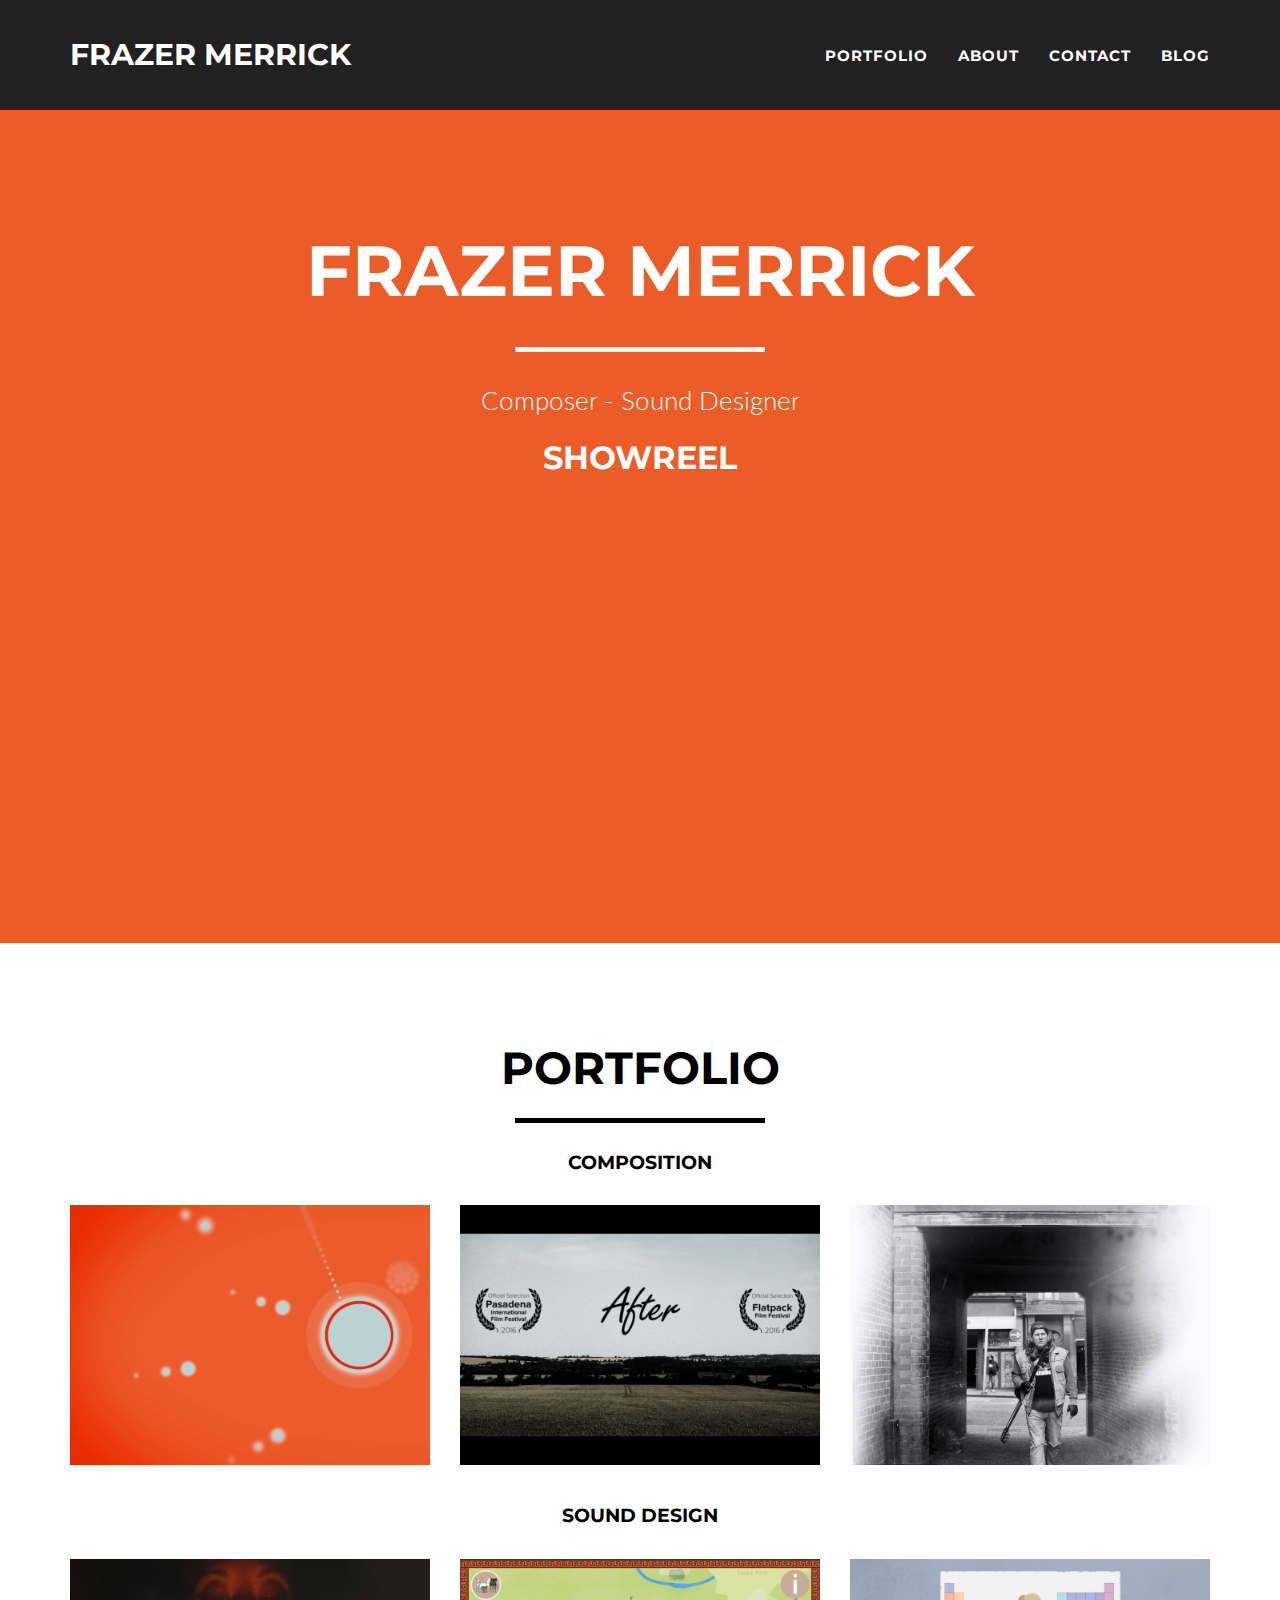
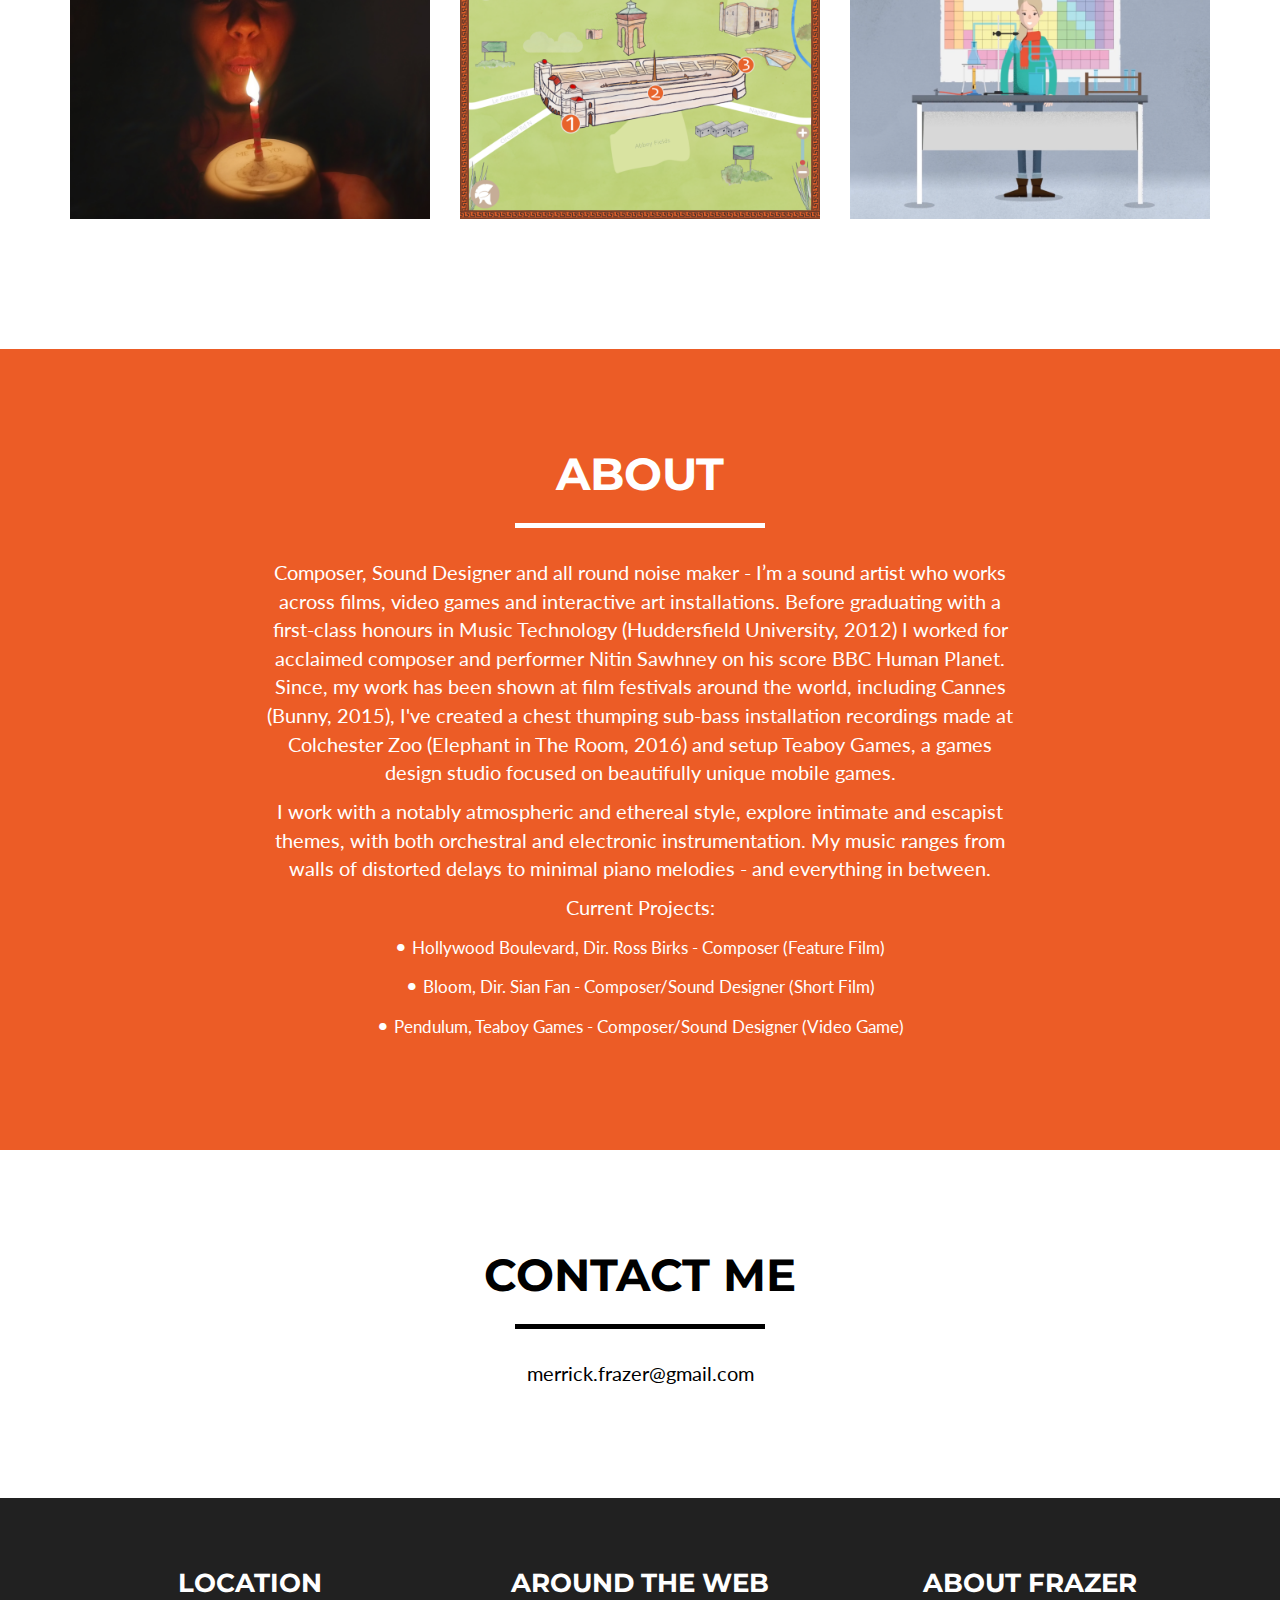
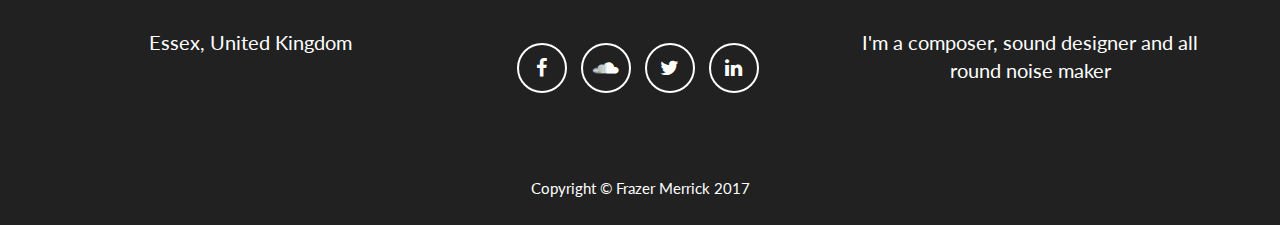
==== commit de98063f: "updated bio, added ‘current projects’, updated format for modals" ====
--- a/index.html
+++ b/index.html
@@ -191,9 +191,12 @@
             </div>
             <div class="row">
                <div class="col-lg-8 col-lg-offset-2 text-center">
-                    <p>I'm a composer and sound designer working across a variety of mediums, from feature films to audio branding, video games to art installations.</p>
-                    <p>Since graduating with First Class Honours in Music Technology and Popular Music Studies from The University of Huddersfield, my work has been shown at film festivals around the world, including the renowned Cannes Film Festival. I was also chosen for an internship with acclaimed composer/producer Nitin Sawhney where I worked on projects like BBC - Human Planet and his score for Hitchcock's The Lodger with London Symphony Orchestra.</p>
-                    <p>Alongside my composition work, in 2015 I founded <i>Teaboy Games</i>, a mobile-focused games development company. Our debut game, Fallen, was feautured by Apple in over 100 countries leading to over 50k downloads within a week. As Creative Director, I am the lead artist, composer/sound-designer and design and implement our marketing strategy  .</p>
+                    <p>Composer, Sound Designer and all round noise maker - I’m a sound artist who works across films, video games and interactive art installations. Before graduating with a first-class honours in Music Technology (Huddersfield University, 2012) I worked for acclaimed composer and performer Nitin Sawhney on his score BBC Human Planet. Since, my work has been shown at film festivals around the world, including Cannes (Bunny, 2015), I've created a chest thumping sub-bass installation recordings made at Colchester Zoo (Elephant in The Room, 2016) and setup Teaboy Games, a games design studio focused on beautifully unique mobile games.</p> 
+                    <p>I work with a notably atmospheric and ethereal style, explore intimate and escapist themes, with both orchestral and electronic instrumentation. My music ranges from walls of distorted delays to minimal piano melodies - and everything in between.</p>
+                    <p><h>Current Projects:</h4></p>
+                    <p>• <small>Hollywood Boulevard, Dir. Ross Birks - Composer (Feature Film)</small></p>
+                    <p>• <small>Bloom, Dir. Sian Fan - Composer/Sound Designer (Short Film)</small></p>
+                    <p>• <small>Pendulum, Teaboy Games - Composer/Sound Designer (Video Game)</small></p>
             </div>
         </div>
     </div>
@@ -282,8 +285,6 @@
                             <h2>Pendulum</h2>
                             <hr class="star-primary">
                             <iframe width="100%" height="450" scrolling="no" frameborder="no" src="https://w.soundcloud.com/player/?url=https%3A//api.soundcloud.com/playlists/297187760&amp;auto_play=false&amp;hide_related=false&amp;show_comments=true&amp;show_user=true&amp;show_reposts=false&amp;visual=true"></iframe>
-                            <p>Pendulum is a minimal and mindful puzzler. The aim was to create a relaxing and hypnotizing atmosphere to match the minimal graphics and gameplay.</p>
-                            <p>With the game split into chapters, I created a track (which looped) for each chapter and centered it around a different key and organic drone underneath to match the gameplay - depending on the powerups, visual style and gameplay. I experimented creating drones from crashing waves, bursts of white noise and recordings of rain - which all help add an organic and human feel to an otherwise electronic score.</p>
                             <ul class="list-inline item-details">
                                 <li>Client:
                                     <strong><a href="http://teaboygames.com">Teaboy Games</a>
@@ -298,6 +299,8 @@
                                     </strong>
                                 </li>
                             </ul>
+                            <p>Pendulum is a minimal and mindful puzzler. The aim was to create a relaxing and hypnotizing atmosphere to match the minimal graphics and gameplay.</p>
+                            <p>With the game split into chapters, I created a track (which looped) for each chapter and centered it around a different key and organic drone underneath to match the gameplay - depending on the powerups, visual style and gameplay. I experimented creating drones from crashing waves, bursts of white noise and recordings of rain - which all help add an organic and human feel to an otherwise electronic score.</p>
                             <button type="button" class="btn btn-default" data-dismiss="modal"><i class="fa fa-times"></i> Close</button>
                         </div>
                     </div>
@@ -320,23 +323,23 @@
                             <h2>After</h2>
                             <hr class="star-primary">
                             <iframe src="https://player.vimeo.com/video/188427371" width="500" height="281" frameborder="0" webkitallowfullscreen mozallowfullscreen allowfullscreen></iframe>
+                            <ul class="list-inline item-details">
+                                <li>Director:
+                                    <strong><a href="http://davidtomsfilm.com">David Toms</a>
+                                    </strong>
+                                </li>
+                                <li>Date:
+                                    <strong>October 2015</a>
+                                    </strong>
+                                </li>
+                                <li>Role:
+                                    <strong>Composer
+                                    </strong>
+                                </li>
+                            </ul>
                             <p><i>After</i> is a post-apocalyptic short film exploring the relationships of survivors and the struggle of moving on from tragedy.</p>
                             <p>Following a world-changing event, Harry is left alone on his family's farm in a remote location. Without his wife and son, he tries to make do with his own company and daily chores that give him sustenance. That is until Dylan runs from the forest and into his life.</p>
                             <p>The film has been selected for the 2016 Pasadena International Film Festival and Flatpack Film Festival.</p>
-                            <ul class="list-inline item-details">
-                                <li>Director:
-                                    <strong><a href="http://davidtomsfilm.com">David Toms</a>
-                                    </strong>
-                                </li>
-                                <li>Date:
-                                    <strong>October 2015</a>
-                                    </strong>
-                                </li>
-                                <li>Role:
-                                    <strong>Composer
-                                    </strong>
-                                </li>
-                            </ul>
                             <button type="button" class="btn btn-default" data-dismiss="modal"><i class="fa fa-times"></i> Close</button>
                         </div>
                     </div>
@@ -359,9 +362,6 @@
                             <h2>Busking Turf Wars</h2>
                             <hr class="star-primary">
                             <iframe width="100%" height="450" scrolling="no" frameborder="no" src="https://w.soundcloud.com/player/?url=https%3A//api.soundcloud.com/tracks/207530229%3Fsecret_token%3Ds-8hTHr&amp;auto_play=false&amp;hide_related=false&amp;show_comments=true&amp;show_user=true&amp;show_reposts=false&amp;visual=true"></iframe>
-                            <p>
-                            <p>A documentary film crew follows Steven Lockmoore, a passionate and dedicated busker, as he shows us the ins and outs of life as a street musician. Steven isn't the most technically proficient musician but he has a love for what he does and a yearning to entertain. His livelihood is thrown into turmoil however with the arrival of a more gifted musician keen to take the spotlight from Steven.</p>
-                            <p>Since Busking Turf Wars is musical by nature my role was to underscore Steven's more contemplative moments, about the world and his path through it.</p>
                             <ul class="list-inline item-details">
                                 <li>Director:
                                     <strong><a href="http://pete-trif.tumblr.com/">Peter Trifunovic</a>
@@ -376,6 +376,8 @@
                                     </strong>
                                 </li>
                             </ul>
+                            <p>A documentary film crew follows Steven Lockmoore, a passionate and dedicated busker, as he shows us the ins and outs of life as a street musician. Steven isn't the most technically proficient musician but he has a love for what he does and a yearning to entertain. His livelihood is thrown into turmoil however with the arrival of a more gifted musician keen to take the spotlight from Steven.</p>
+                            <p>Since Busking Turf Wars is musical by nature my role was to underscore Steven's more contemplative moments, about the world and his path through it.</p>
                             <button type="button" class="btn btn-default" data-dismiss="modal"><i class="fa fa-times"></i> Close</button>
                         </div>
                     </div>
@@ -398,11 +400,7 @@
                             <h2>Friday</h2>
                             <hr class="star-primary">
                            <blockquote class="instagram-media" data-instgrm-version="7" style=" background:#FFF; border:0; border-radius:3px; box-shadow:0 0 1px 0 rgba(0,0,0,0.5),0 1px 10px 0 rgba(0,0,0,0.15); margin: 1px; max-width:658px; padding:0; width:99.375%; width:-webkit-calc(100% - 2px); width:calc(100% - 2px);"><div style="padding:8px;"> <div style=" background:#F8F8F8; line-height:0; margin-top:40px; padding:28.194444444444443% 0; text-align:center; width:100%;"> <div style=" background:url([data-uri]); display:block; height:44px; margin:0 auto -44px; position:relative; top:-22px; width:44px;"></div></div><p style=" color:#c9c8cd; font-family:Arial,sans-serif; font-size:14px; line-height:17px; margin-bottom:0; margin-top:8px; overflow:hidden; padding:8px 0 7px; text-align:center; text-overflow:ellipsis; white-space:nowrap;"><a href="https://www.instagram.com/p/BIF_33JghCp/" style=" color:#c9c8cd; font-family:Arial,sans-serif; font-size:14px; font-style:normal; font-weight:normal; line-height:17px; text-decoration:none;" target="_blank">A post shared by Aura Films (@aurafilmsuk)</a> on <time style=" font-family:Arial,sans-serif; font-size:14px; line-height:17px;" datetime="2016-07-20T18:41:44+00:00">Jul 20, 2016 at 11:41am PDT</time></p></div></blockquote> <script async defer src="//platform.instagram.com/en_US/embeds.js"></script>
-                            <p>
-                            <p>FRIDAY was assembled in just 48hrs, with all my sound design taking place in an afternoon. </p>
-                            <p>Theres nothing like an impending deadline to really get the creativity flowing - but I had a fantastic time bringing this  POV short to life with diegetic sound effects. </p>
-                            <p>The tap, radio, teaspoon, kiss, sirens, helicopter - so much of the work was really embellishing what was already there and changing the landscape from a generic parks and streets to world on the verge of a dystopian apocalypse.</p>
-                            <ul class="list-inline item-details">
+                           <ul class="list-inline item-details">
                                 <li>Director:
                                     <strong><a href="http://aurafilms.co.uk">Steven Dorrington</a>
                                     </strong>
@@ -416,6 +414,9 @@
                                     </strong>
                                 </li>
                             </ul>
+                            <p>FRIDAY was assembled in just 48hrs, with all my sound design taking place in an afternoon. </p>
+                            <p>Theres nothing like an impending deadline to really get the creativity flowing - but I had a fantastic time bringing this POV short to life with diegetic sound effects. </p>
+                            <p>The tap, radio, teaspoon, kiss, sirens, helicopter - so much of the work was really embellishing what was already there and changing the landscape from a generic parks and streets to world on the verge of a dystopian apocalypse.</p>
                             <button type="button" class="btn btn-default" data-dismiss="modal"><i class="fa fa-times"></i> Close</button>
                         </div>
                     </div>
@@ -438,7 +439,6 @@
                             <h2>Roman Circus</h2>
                             <hr class="star-primary">
                             <iframe width="100%" height="450" scrolling="no" frameborder="no" src="https://w.soundcloud.com/player/?url=https%3A//api.soundcloud.com/playlists/253124205&amp;auto_play=false&amp;hide_related=false&amp;show_comments=true&amp;show_user=true&amp;show_reposts=false&amp;visual=true"></iframe>
-                            <p>Alongside my composition work, I’m also Creative Director at Teaboy Games - A unique games development studio in Colchester, Essex. We were approached by media arts charity <i>Signals</i> to work on their ‘Dig Deeper’ Project - which sought to use digital technology to enhance the visitor experience at Britain’s only known chariot racing ring, the Colchester Roman Circus. Working with over 50 young people we created an app which showed a map of Roman and modern colchester, overlaid with three audio stories exploring the lives of three imaginary Colcestrians. We also designed three Roman themed mini-games too - well, we are a games company after all. Find out more <a href="http://www.teaboygames.com/portfolio/colchester-roman-circus/">here</a></p>
                             <ul class="list-inline item-details">
                                 <li>Client:
                                     <strong><a href="http://signals.org.uk">Signals</a>
@@ -453,6 +453,7 @@
                                     </strong>
                                 </li>
                             </ul>
+                            <p>Alongside my composition work, I’m also Creative Director at Teaboy Games - A unique games development studio in Colchester, Essex. We were approached by media arts charity <i>Signals</i> to work on their ‘Dig Deeper’ Project - which sought to use digital technology to enhance the visitor experience at Britain’s only known chariot racing ring, the Colchester Roman Circus. Working with over 50 young people we created an app which showed a map of Roman and modern colchester, overlaid with three audio stories exploring the lives of three imaginary Colcestrians. We also designed three Roman themed mini-games too - well, we are a games company after all. Find out more <a href="http://www.teaboygames.com/portfolio/colchester-roman-circus/">here</a></p>
                             <button type="button" class="btn btn-default" data-dismiss="modal"><i class="fa fa-times"></i> Close</button>
                         </div>
                     </div>
@@ -475,8 +476,6 @@
                             <h2>Make Happen</h2>
                             <hr class="star-primary">
                             <iframe width="500" height="281" src="https://www.youtube.com/embed/ba57WdZwCTY?t=50srel=0&amp;showinfo=0" frameborder="0" allowfullscreen></iframe>
-                            <p>Foley has always excited me and in this 'motion graphic' heavy production I was asked to compliment the youtube VLOG asethetic. So, I went with light and airy sounds - using cliches like whooshes, stone slides and pop sounds - overall a very fun project.</p>
-                            <p>Skip to 0:50 to hear some of my sound effects</.p>
                             <ul class="list-inline item-details">
                                 <li>Director:
                                     <strong><a href="http://vidoo.co.uk">Neil Horsman</a>
@@ -491,6 +490,8 @@
                                     </strong>
                                 </li>
                             </ul>
+                            <p>Foley has always excited me and in this 'motion graphic' heavy production I was asked to compliment the youtube VLOG asethetic. So, I went with light and airy sounds - using cliches like whooshes, stone slides and pop sounds - overall a very fun project.</p>
+                            <p>Skip to 0:50 to hear some of my sound effects.</p>
                             <button type="button" class="btn btn-default" data-dismiss="modal"><i class="fa fa-times"></i> Close</button>
                         </div>
                     </div>
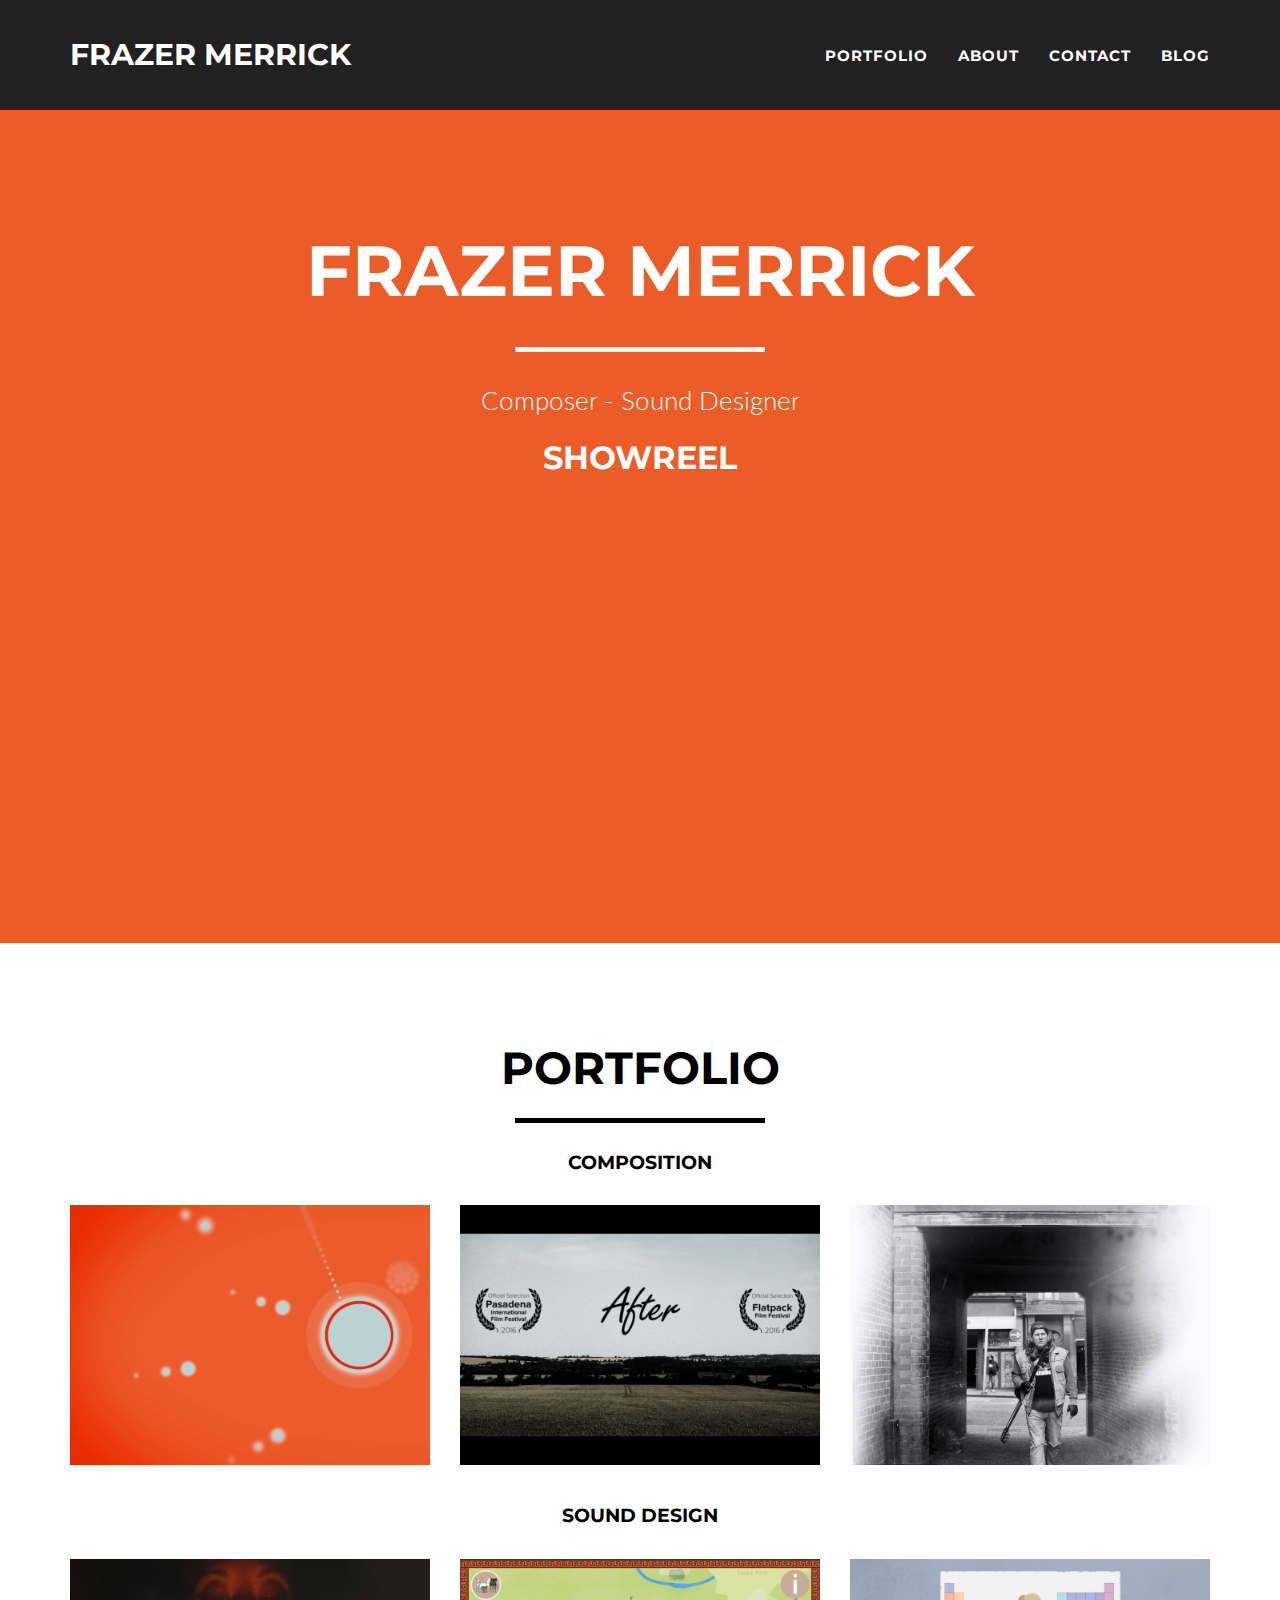
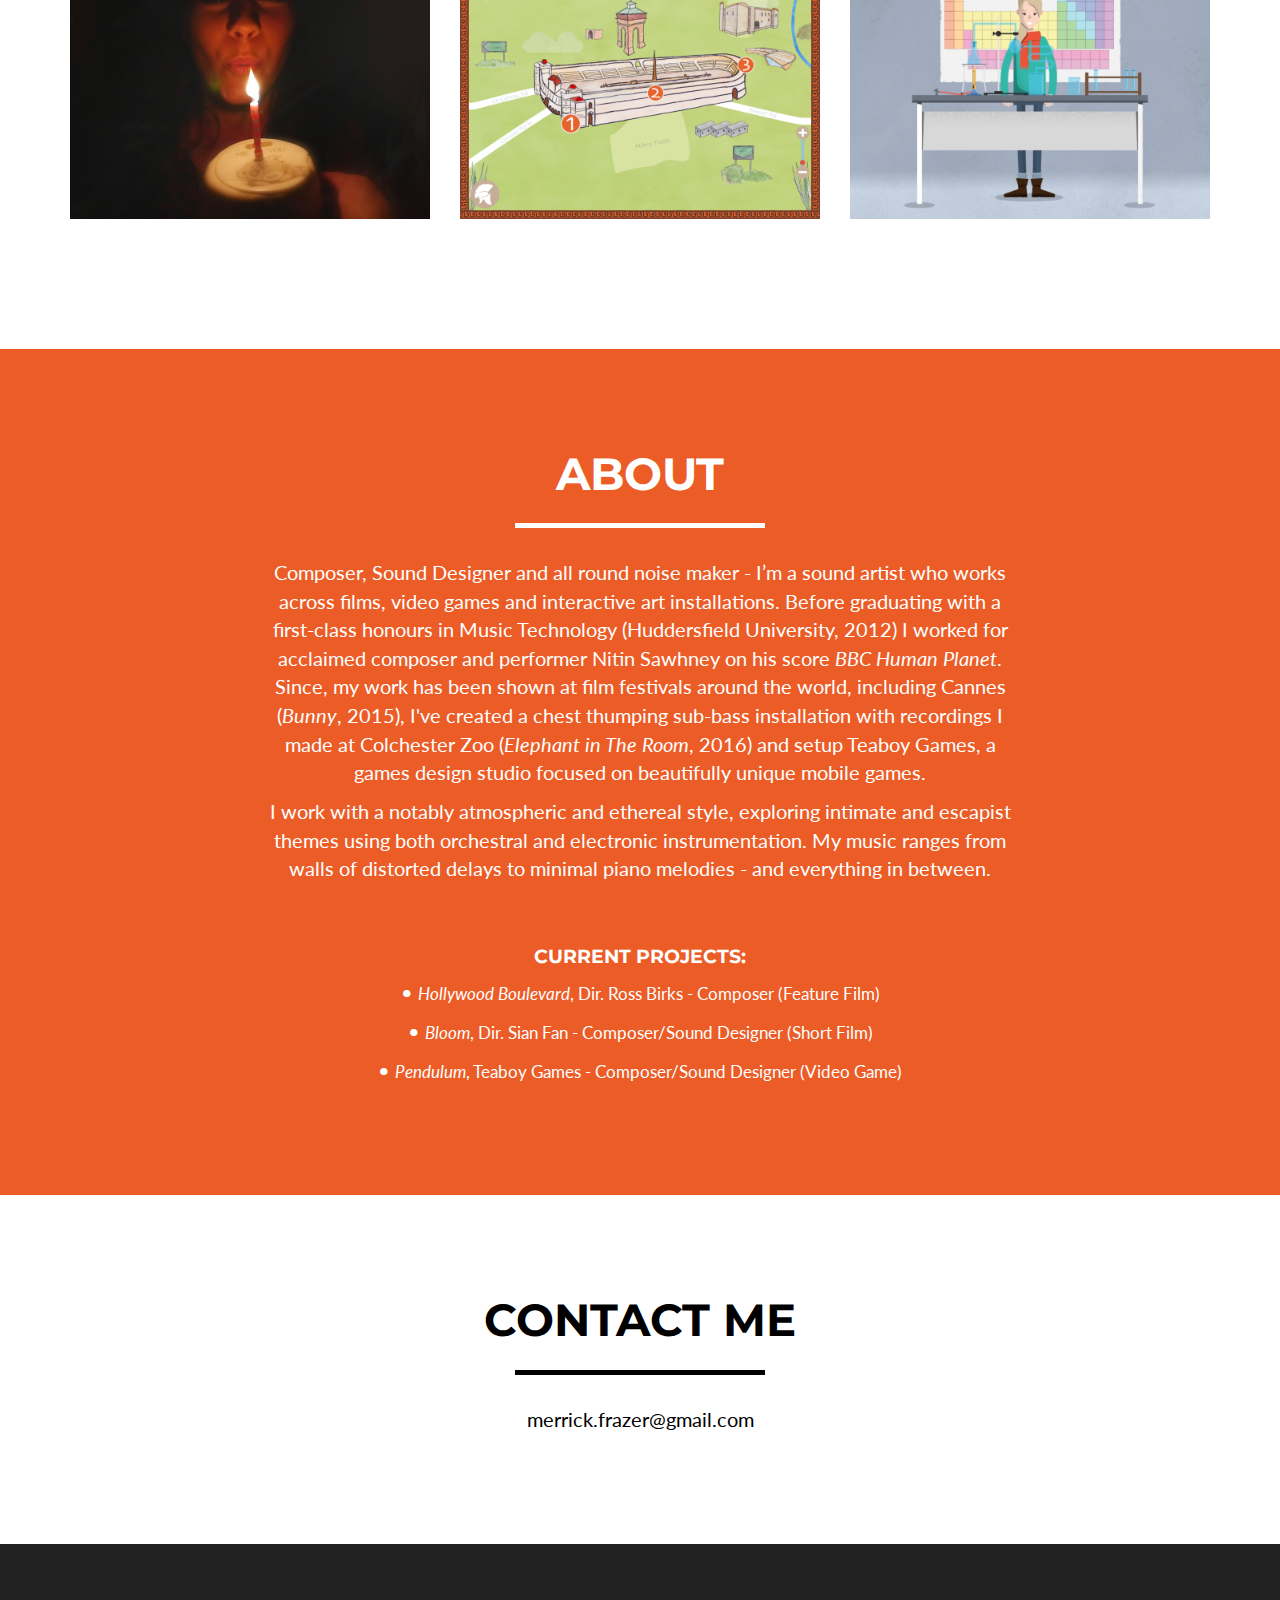
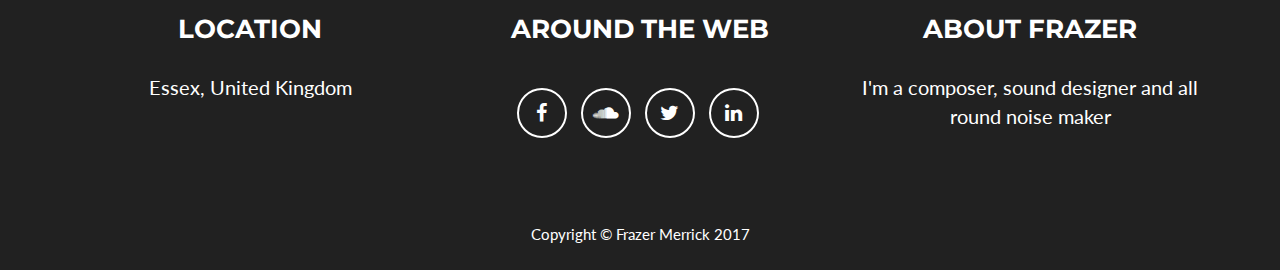
==== commit 43696daf: "grammatical and formatting corrections in biography" ====
--- a/index.html
+++ b/index.html
@@ -191,12 +191,13 @@
             </div>
             <div class="row">
                <div class="col-lg-8 col-lg-offset-2 text-center">
-                    <p>Composer, Sound Designer and all round noise maker - I’m a sound artist who works across films, video games and interactive art installations. Before graduating with a first-class honours in Music Technology (Huddersfield University, 2012) I worked for acclaimed composer and performer Nitin Sawhney on his score BBC Human Planet. Since, my work has been shown at film festivals around the world, including Cannes (Bunny, 2015), I've created a chest thumping sub-bass installation recordings made at Colchester Zoo (Elephant in The Room, 2016) and setup Teaboy Games, a games design studio focused on beautifully unique mobile games.</p> 
-                    <p>I work with a notably atmospheric and ethereal style, explore intimate and escapist themes, with both orchestral and electronic instrumentation. My music ranges from walls of distorted delays to minimal piano melodies - and everything in between.</p>
-                    <p><h>Current Projects:</h4></p>
-                    <p>• <small>Hollywood Boulevard, Dir. Ross Birks - Composer (Feature Film)</small></p>
-                    <p>• <small>Bloom, Dir. Sian Fan - Composer/Sound Designer (Short Film)</small></p>
-                    <p>• <small>Pendulum, Teaboy Games - Composer/Sound Designer (Video Game)</small></p>
+                    <p>Composer, Sound Designer and all round noise maker - I’m a sound artist who works across films, video games and interactive art installations. Before graduating with a first-class honours in Music Technology (Huddersfield University, 2012) I worked for acclaimed composer and performer Nitin Sawhney on his score <i>BBC Human Planet</i>. Since, my work has been shown at film festivals around the world, including Cannes (<i>Bunny</i>, 2015), I've created a chest thumping sub-bass installation with recordings I made at Colchester Zoo (<i>Elephant in The Room</i>, 2016) and setup Teaboy Games, a games design studio focused on beautifully unique mobile games.</p> 
+                    <p>I work with a notably atmospheric and ethereal style, exploring intimate and escapist themes using both orchestral and electronic instrumentation. My music ranges from walls of distorted delays to minimal piano melodies - and everything in between.</p>
+                    <br></br>
+                    <p><h4>Current Projects:</h4></p>
+                    <p>• <small><i>Hollywood Boulevard</i>, Dir. Ross Birks - Composer (Feature Film)</small></p>
+                    <p>• <small><i>Bloom</i>, Dir. Sian Fan - Composer/Sound Designer (Short Film)</small></p>
+                    <p>• <small><i>Pendulum</i>, Teaboy Games - Composer/Sound Designer (Video Game)</small></p>
             </div>
         </div>
     </div>
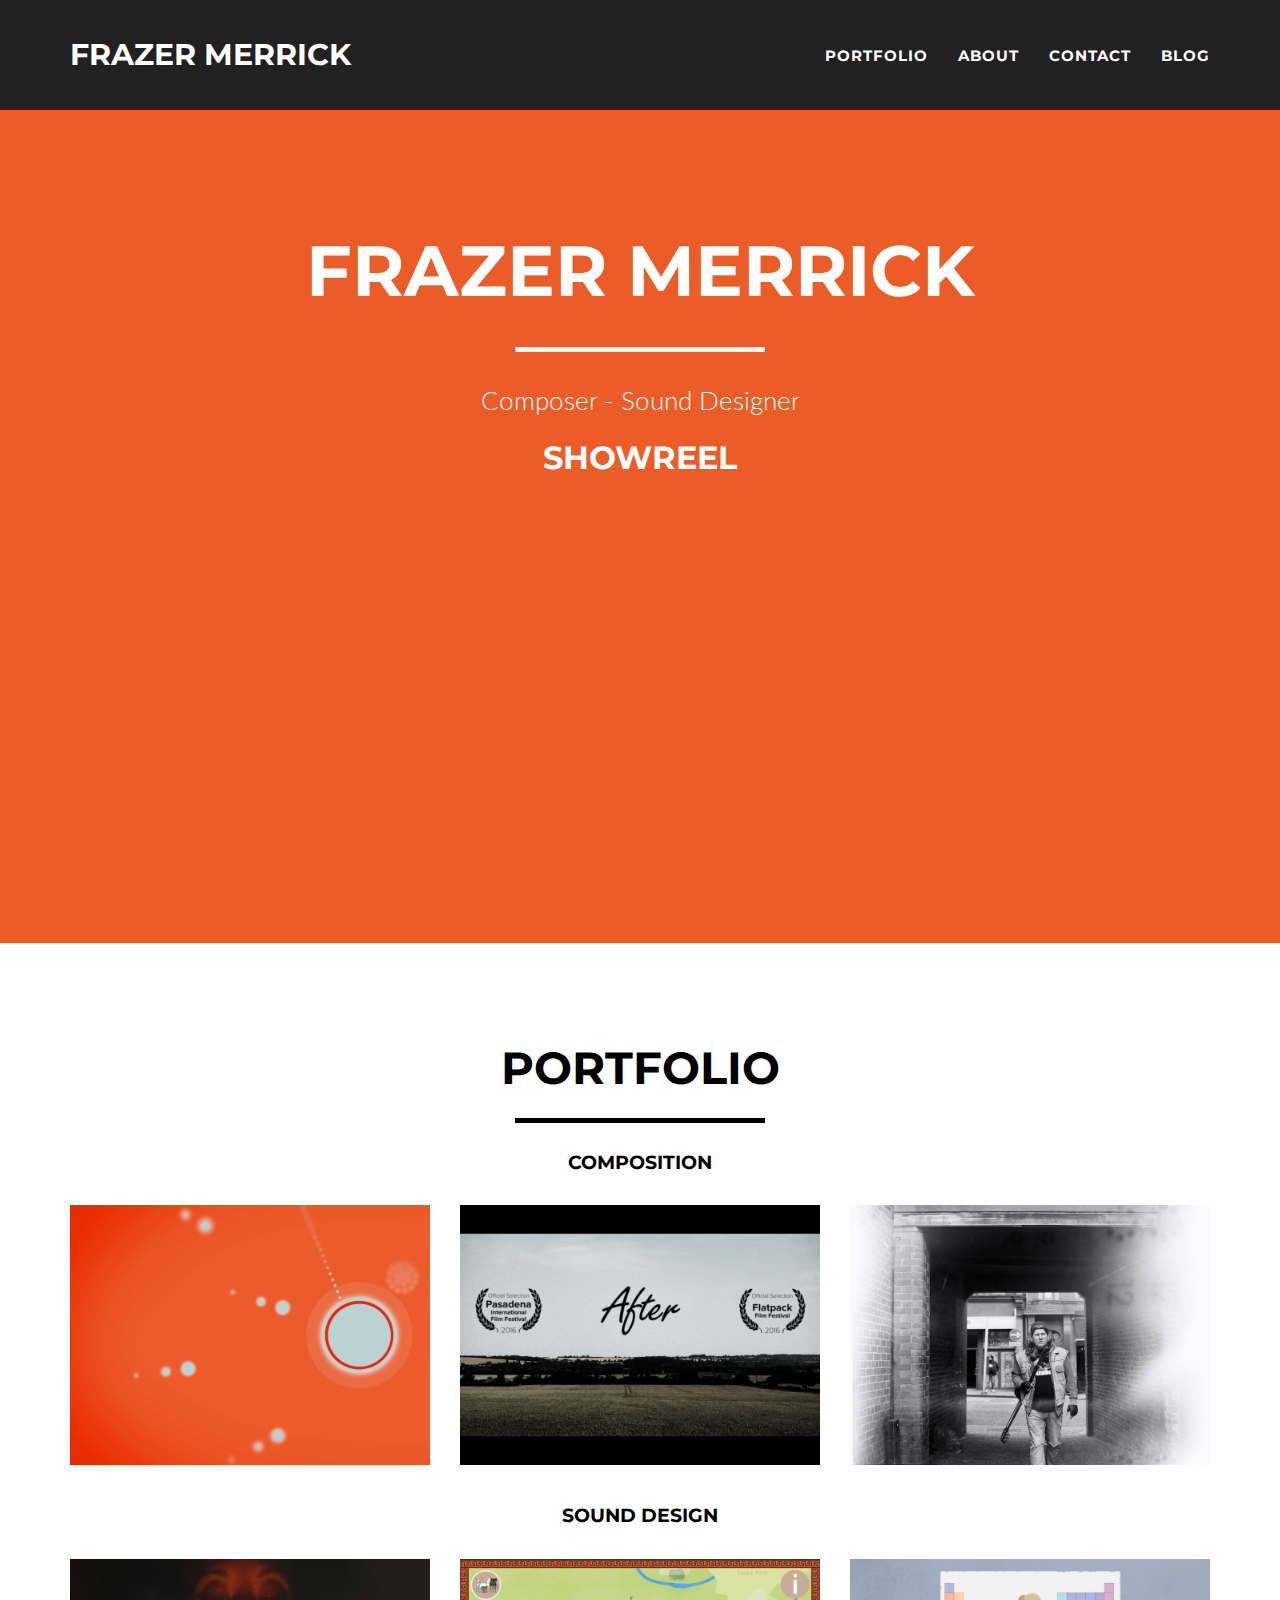
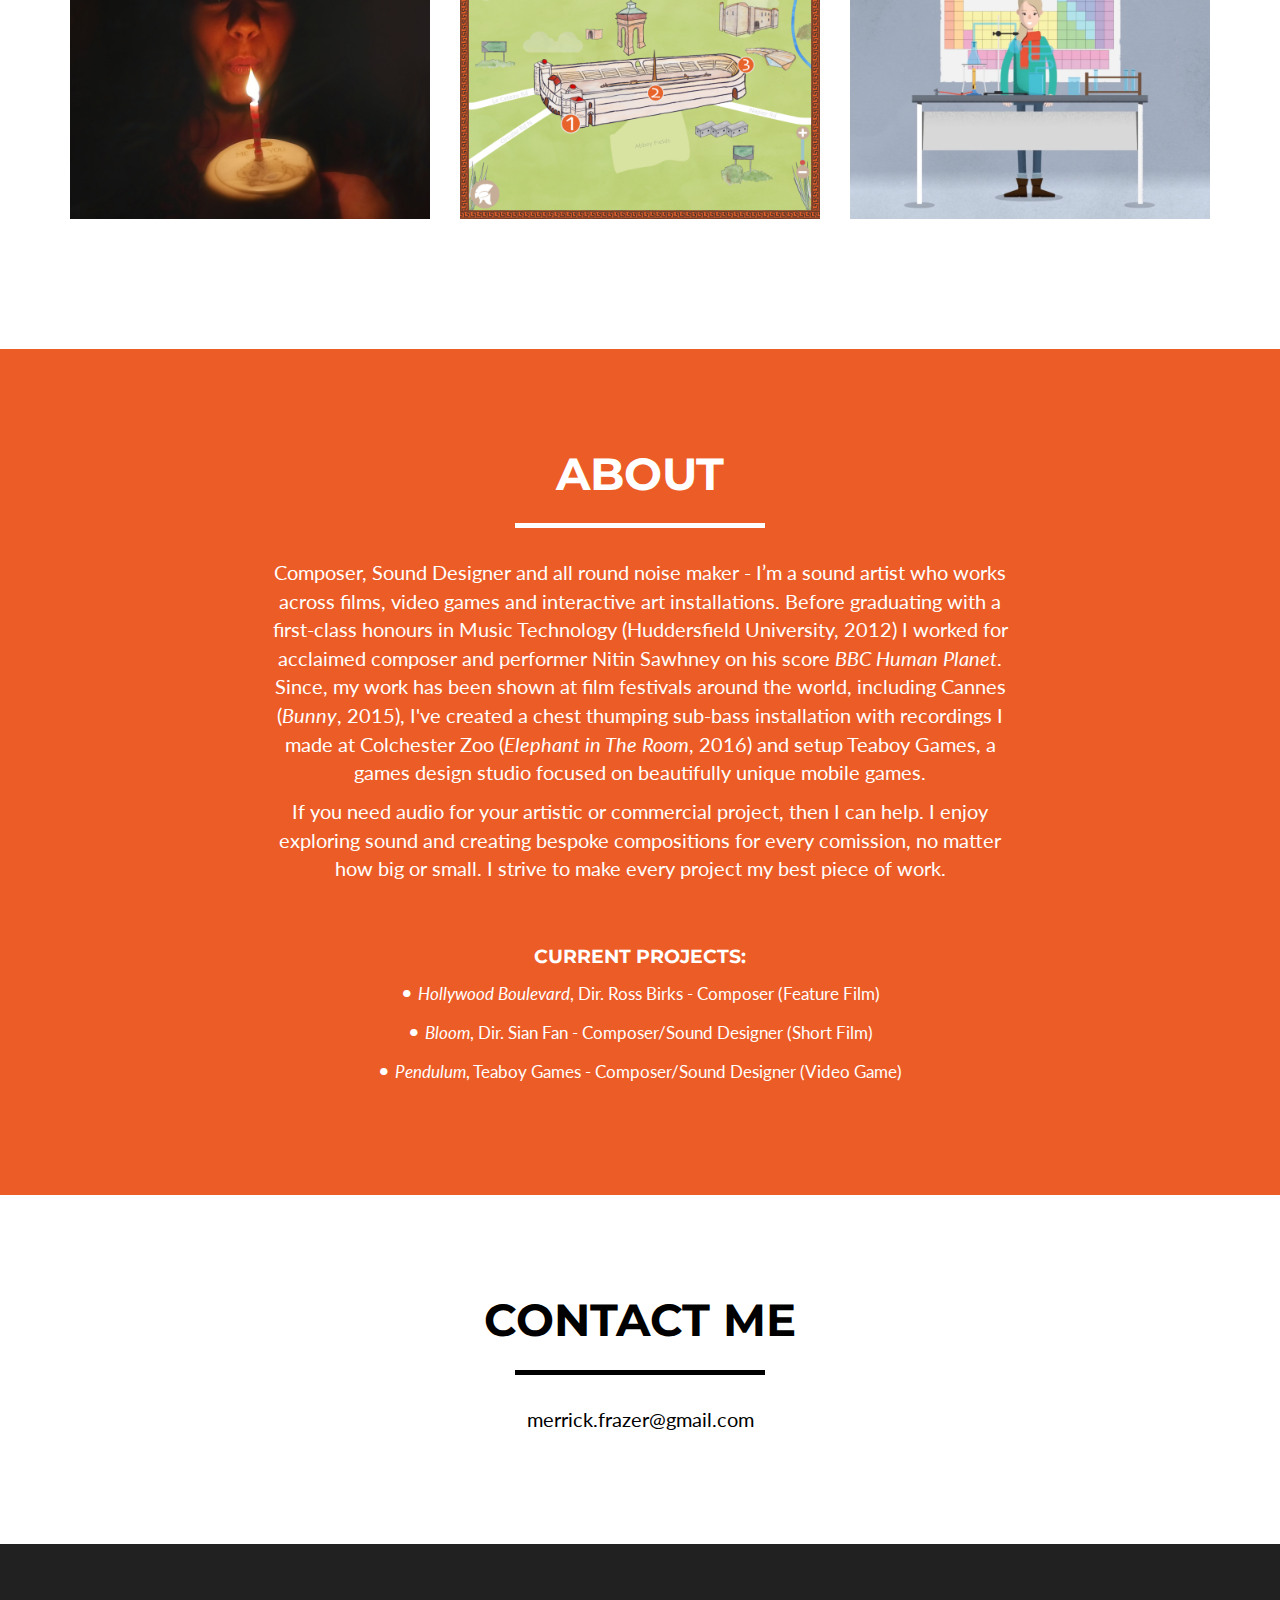
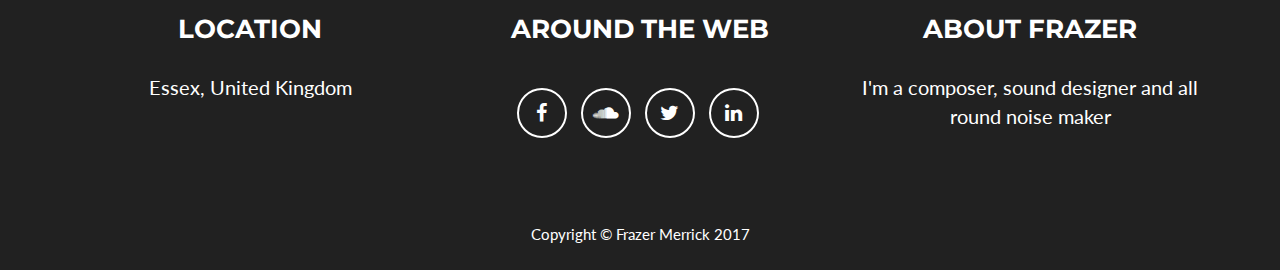
==== commit 62aef20d: "updated biography" ====
--- a/index.html
+++ b/index.html
@@ -192,7 +192,7 @@
             <div class="row">
                <div class="col-lg-8 col-lg-offset-2 text-center">
                     <p>Composer, Sound Designer and all round noise maker - I’m a sound artist who works across films, video games and interactive art installations. Before graduating with a first-class honours in Music Technology (Huddersfield University, 2012) I worked for acclaimed composer and performer Nitin Sawhney on his score <i>BBC Human Planet</i>. Since, my work has been shown at film festivals around the world, including Cannes (<i>Bunny</i>, 2015), I've created a chest thumping sub-bass installation with recordings I made at Colchester Zoo (<i>Elephant in The Room</i>, 2016) and setup Teaboy Games, a games design studio focused on beautifully unique mobile games.</p> 
-                    <p>I work with a notably atmospheric and ethereal style, exploring intimate and escapist themes using both orchestral and electronic instrumentation. My music ranges from walls of distorted delays to minimal piano melodies - and everything in between.</p>
+                    <p>If you need audio for your artistic or commercial project, then I can help. I enjoy exploring sound and creating bespoke compositions for every comission, no matter how big or small. I strive to make every project my best piece of work.</p>
                     <br></br>
                     <p><h4>Current Projects:</h4></p>
                     <p>• <small><i>Hollywood Boulevard</i>, Dir. Ross Birks - Composer (Feature Film)</small></p>
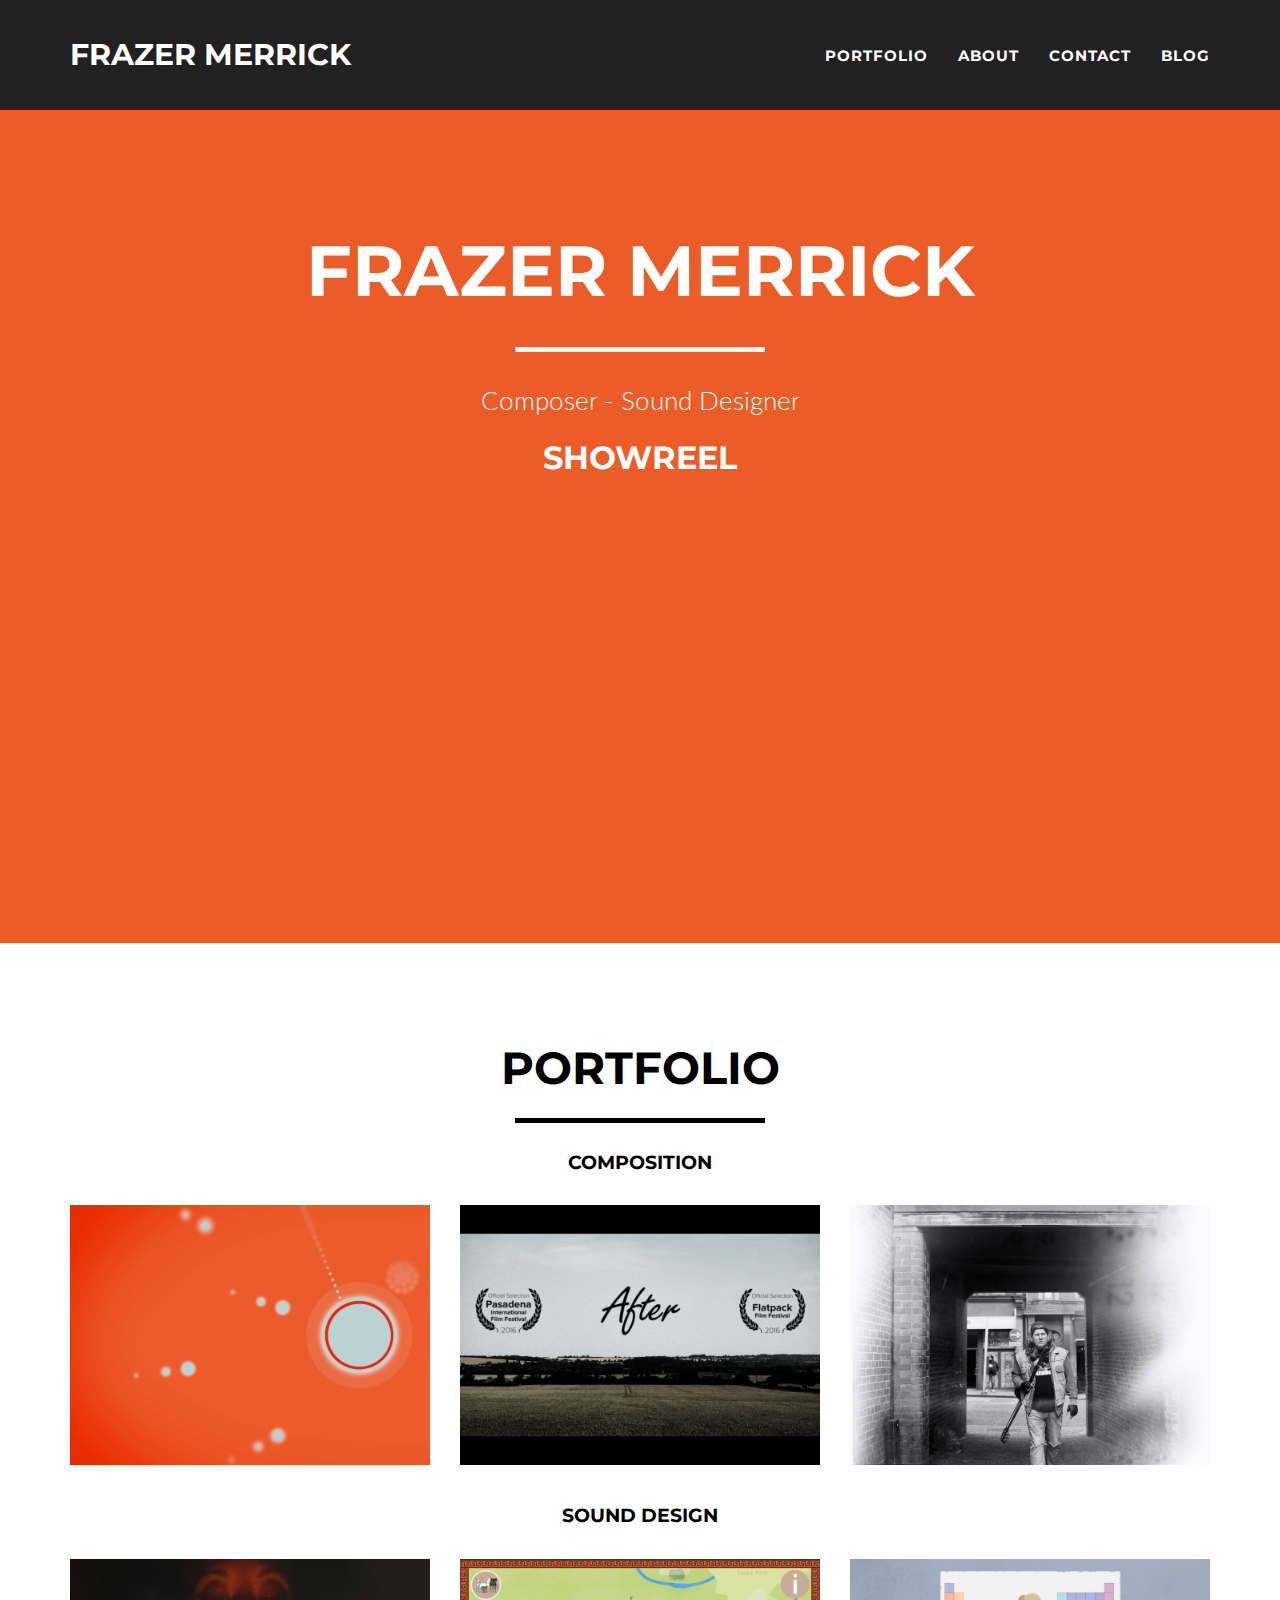
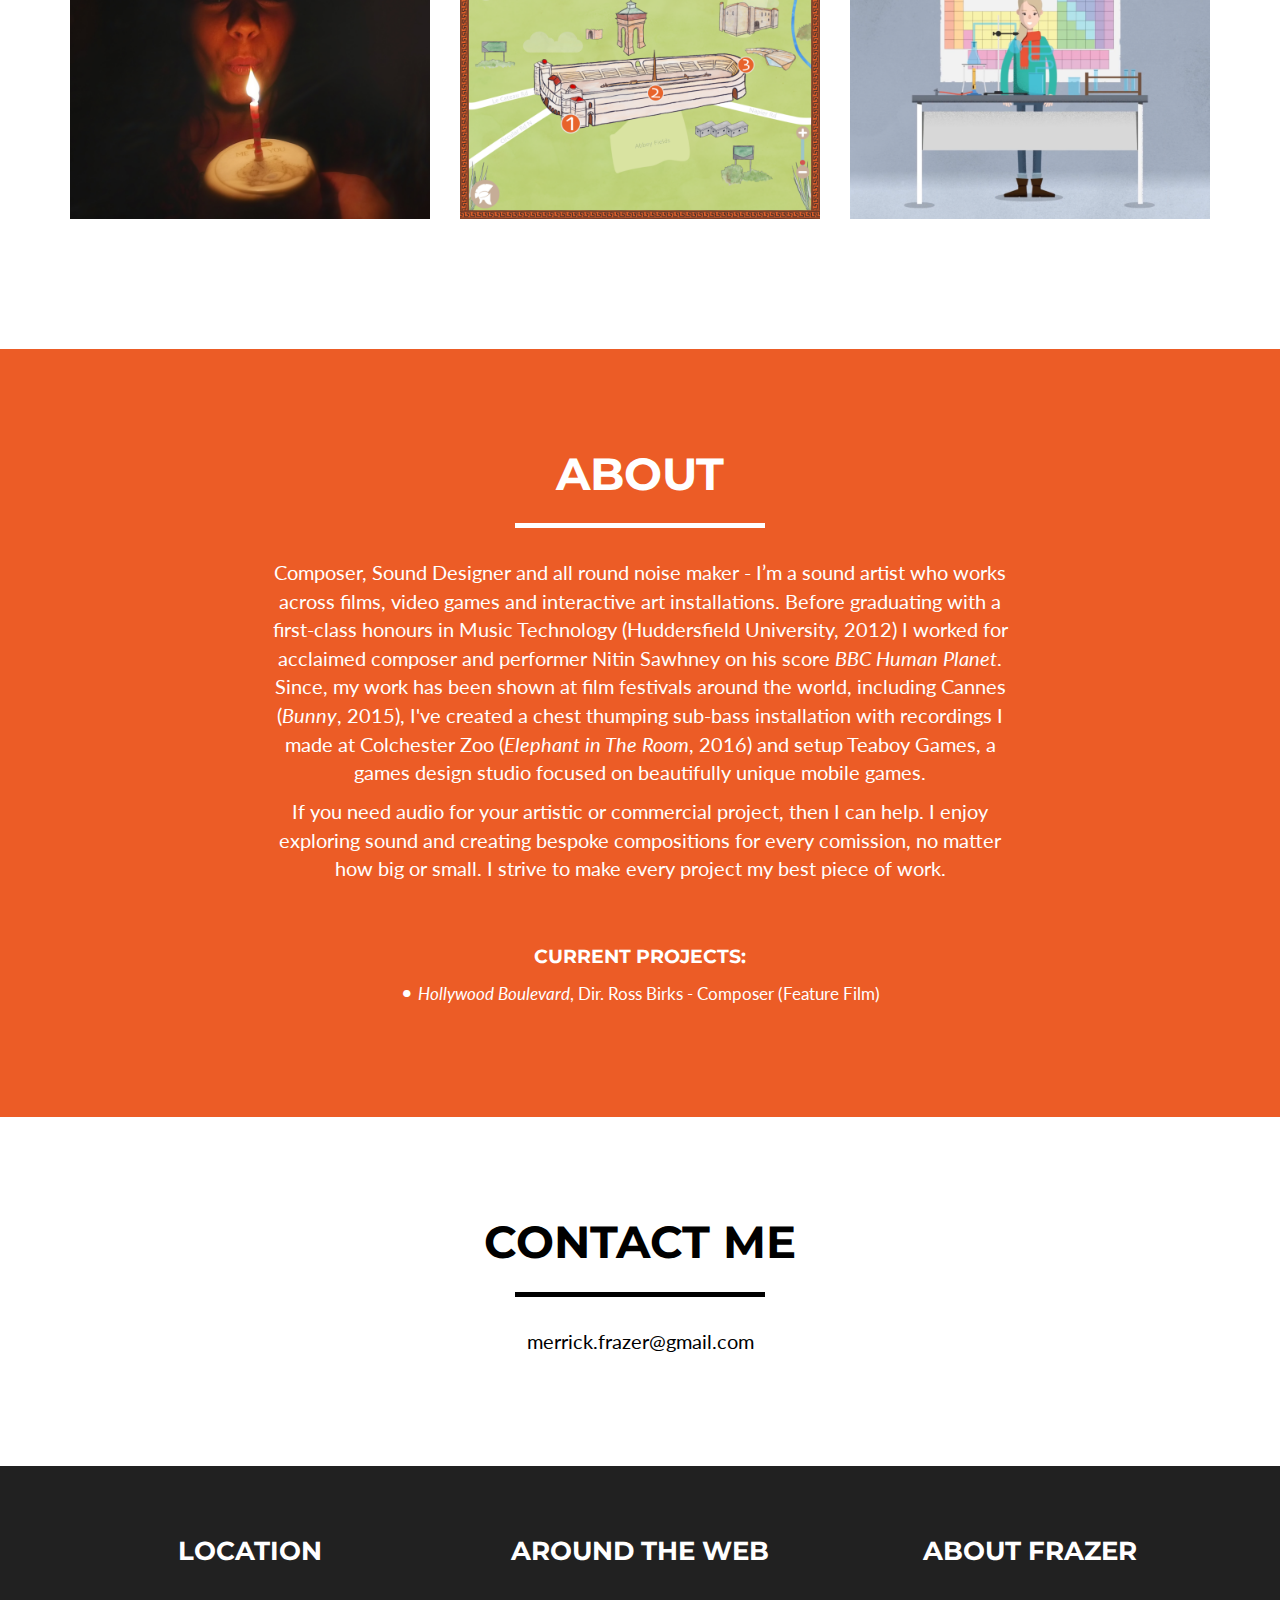
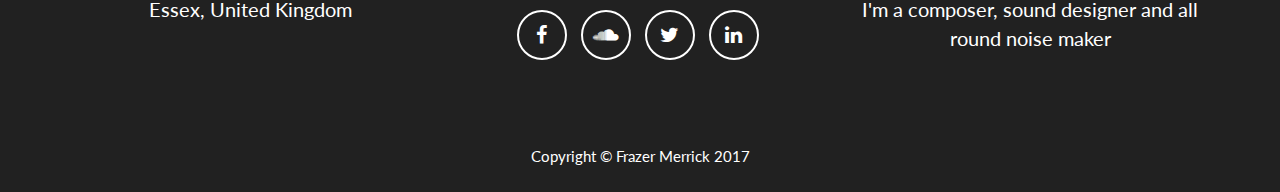
==== commit 6a601d54: "June 2017" ====
--- a/index.html
+++ b/index.html
@@ -35,7 +35,17 @@
         <script src="https://oss.maxcdn.com/libs/html5shiv/3.7.0/html5shiv.js"></script>
         <script src="https://oss.maxcdn.com/libs/respond.js/1.4.2/respond.min.js"></script>
     <![endif]-->
-
+    <!-- Google Analytics Code -->
+    <script>
+  (function(i,s,o,g,r,a,m){i['GoogleAnalyticsObject']=r;i[r]=i[r]||function(){
+  (i[r].q=i[r].q||[]).push(arguments)},i[r].l=1*new Date();a=s.createElement(o),
+  m=s.getElementsByTagName(o)[0];a.async=1;a.src=g;m.parentNode.insertBefore(a,m)
+  })(window,document,'script','https://www.google-analytics.com/analytics.js','ga');
+
+  ga('create', 'UA-50436728-1', 'auto');
+  ga('send', 'pageview');
+
+    </script>
 </head>
 </html>
 <html>
@@ -196,8 +206,6 @@
                     <br></br>
                     <p><h4>Current Projects:</h4></p>
                     <p>• <small><i>Hollywood Boulevard</i>, Dir. Ross Birks - Composer (Feature Film)</small></p>
-                    <p>• <small><i>Bloom</i>, Dir. Sian Fan - Composer/Sound Designer (Short Film)</small></p>
-                    <p>• <small><i>Pendulum</i>, Teaboy Games - Composer/Sound Designer (Video Game)</small></p>
             </div>
         </div>
     </div>
@@ -285,14 +293,16 @@
                         <div class="modal-body">
                             <h2>Pendulum</h2>
                             <hr class="star-primary">
-                            <iframe width="100%" height="450" scrolling="no" frameborder="no" src="https://w.soundcloud.com/player/?url=https%3A//api.soundcloud.com/playlists/297187760&amp;auto_play=false&amp;hide_related=false&amp;show_comments=true&amp;show_user=true&amp;show_reposts=false&amp;visual=true"></iframe>
+                            <iframe width="560" height="315" src="https://www.youtube.com/embed/eEiX4rmnRw0" frameborder="0" allowfullscreen></iframe>
+                            <br></br>
+                            <iframe width="560" height="400" scrolling="no" frameborder="no" src="https://w.soundcloud.com/player/?url=https%3A//api.soundcloud.com/playlists/328139274&amp;color=ff5500&amp;auto_play=false&amp;hide_related=false&amp;show_comments=true&amp;show_user=true&amp;show_reposts=false"></iframe>
                             <ul class="list-inline item-details">
                                 <li>Client:
-                                    <strong><a href="http://teaboygames.com">Teaboy Games</a>
+                                    <strong><a href="http://pendulumgame.com">Teaboy Games</a>
                                     </strong>
                                 </li>
                                 <li>Date:
-                                    <strong>TBC</a>
+                                    <strong>June 2017</a>
                                     </strong>
                                 </li>
                                 <li>Role:
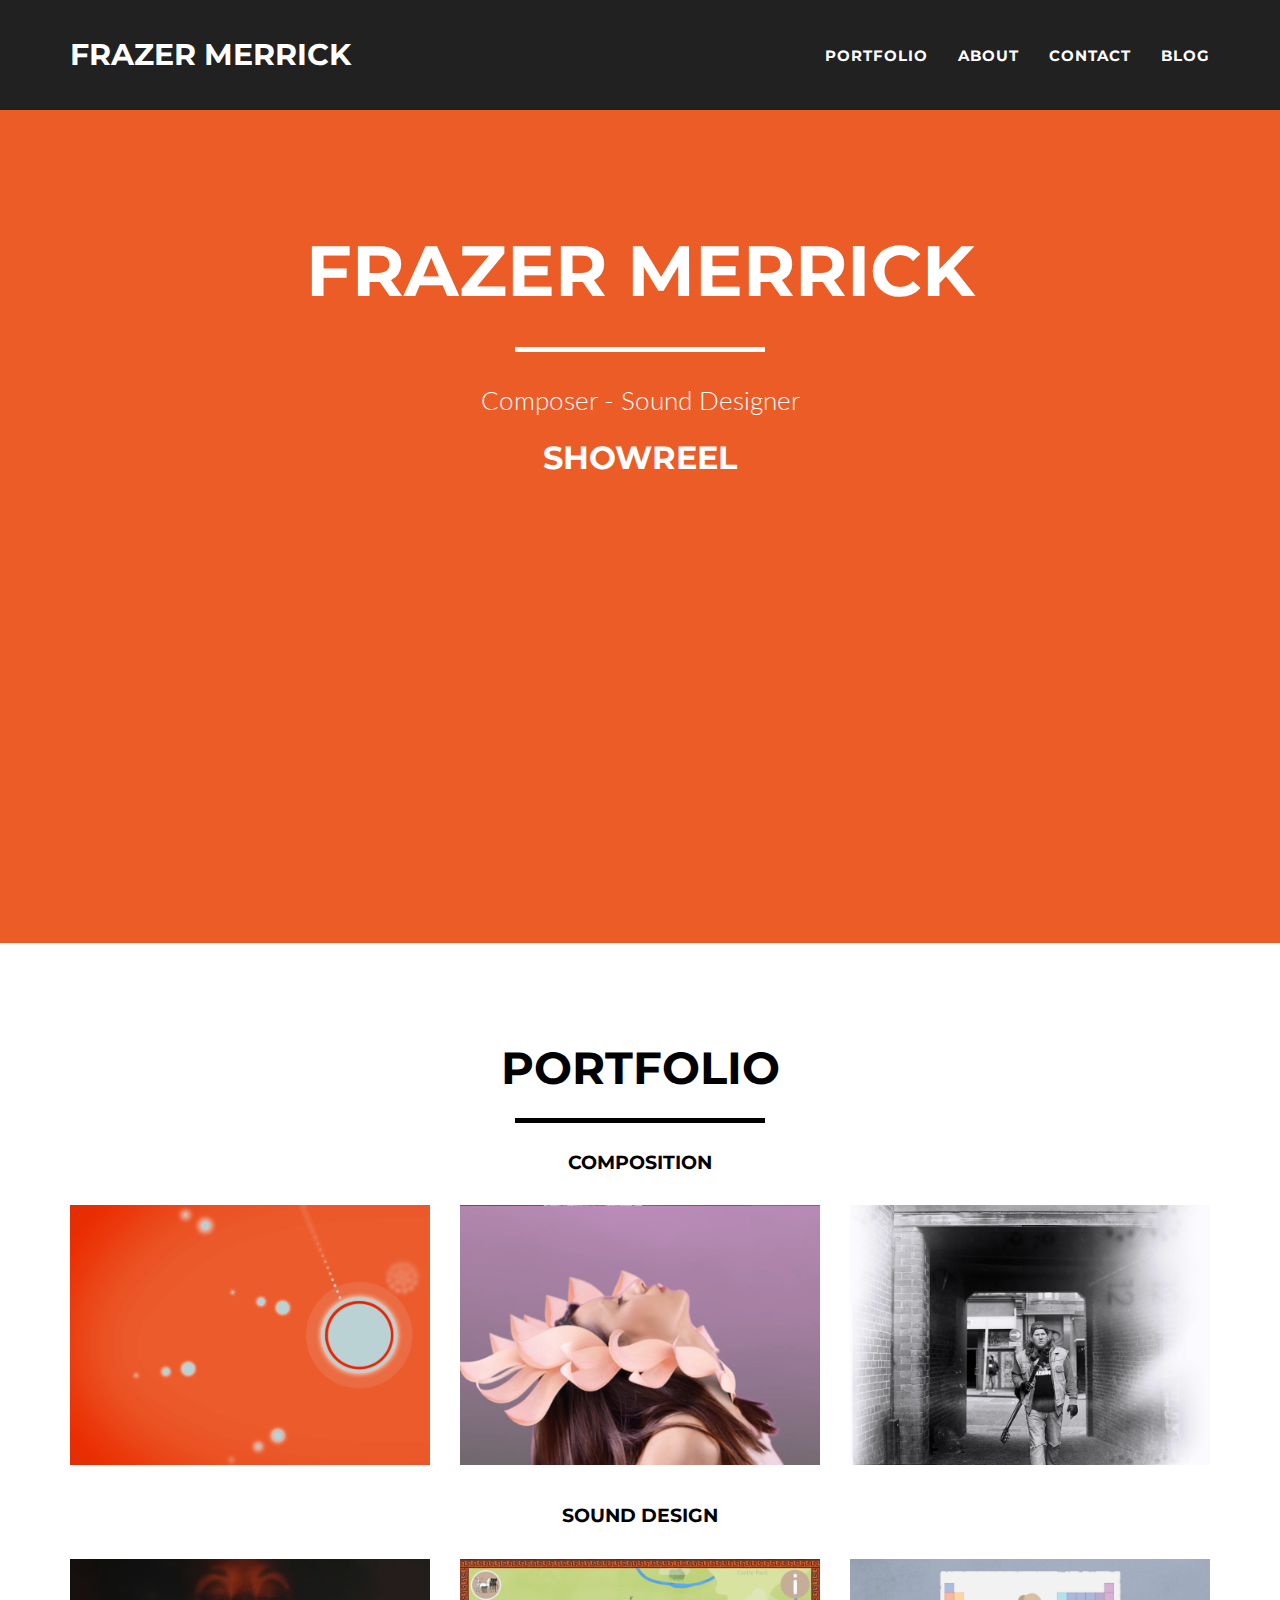
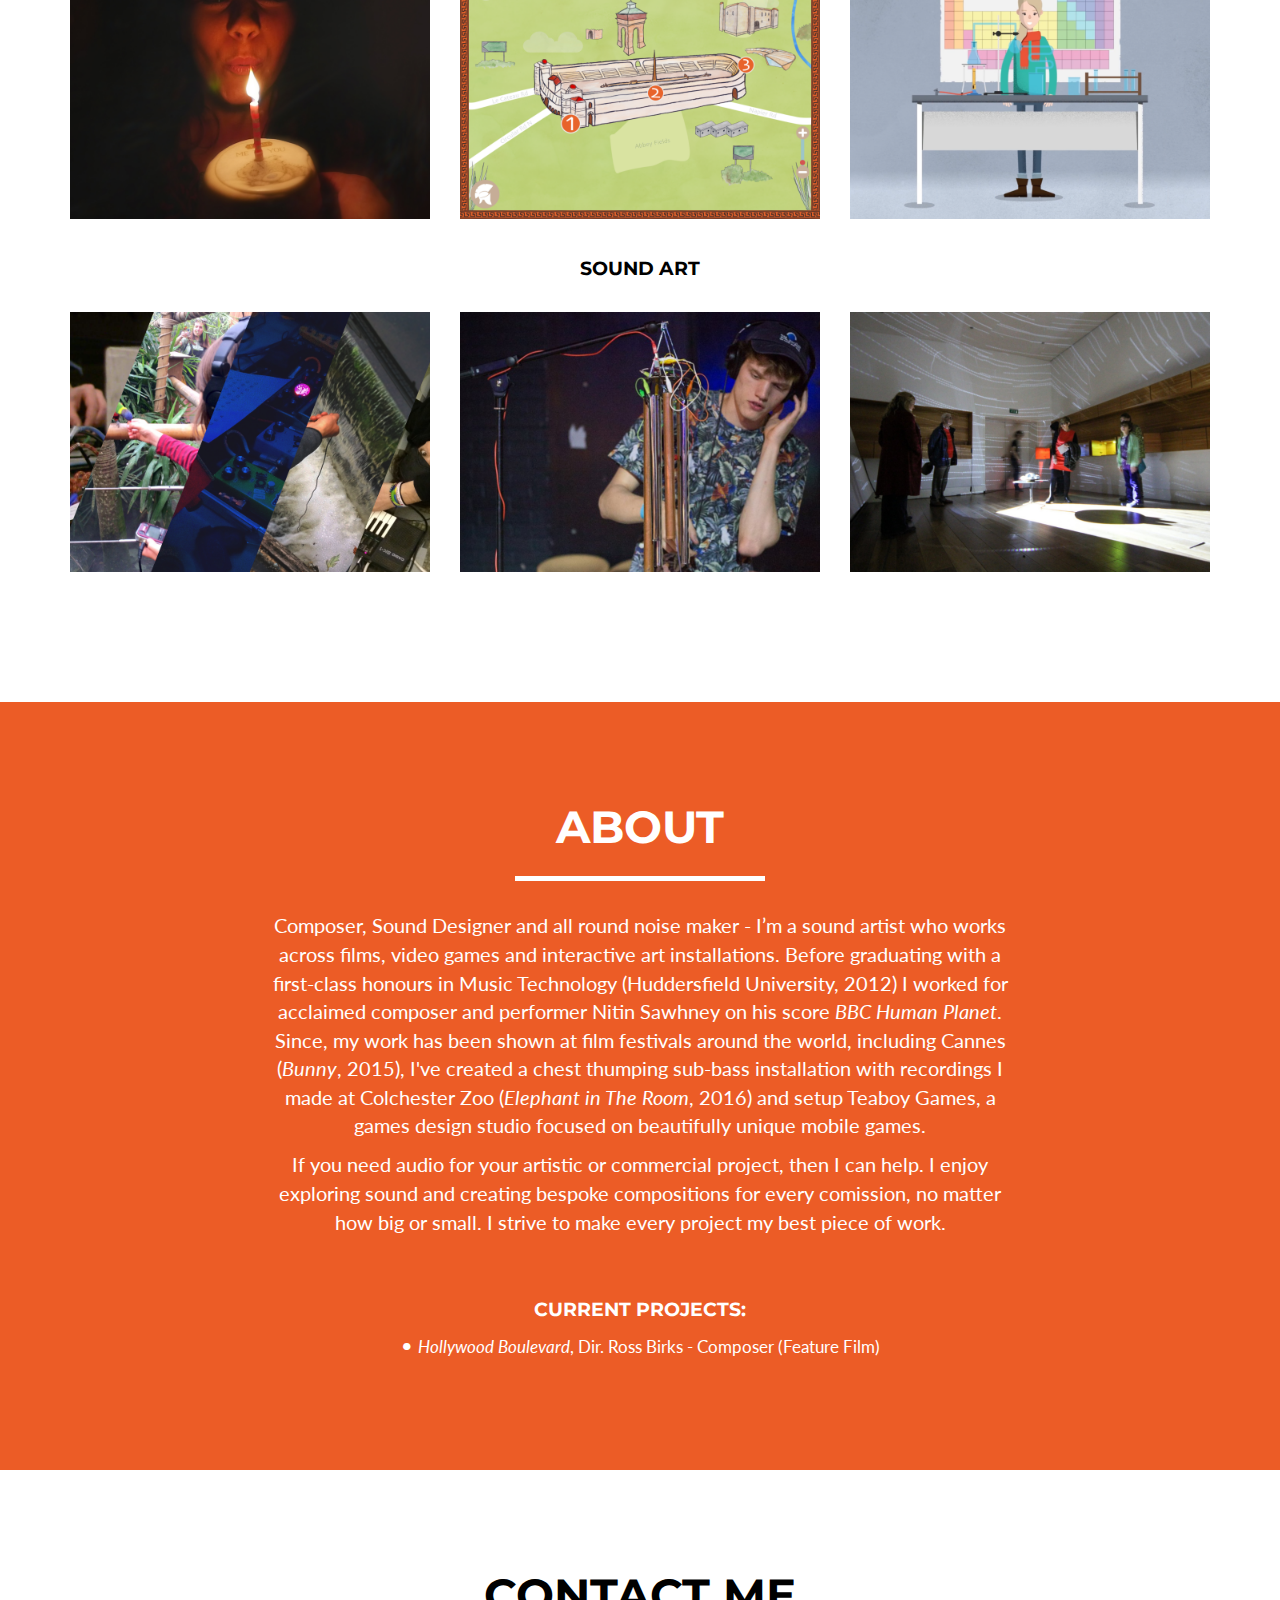
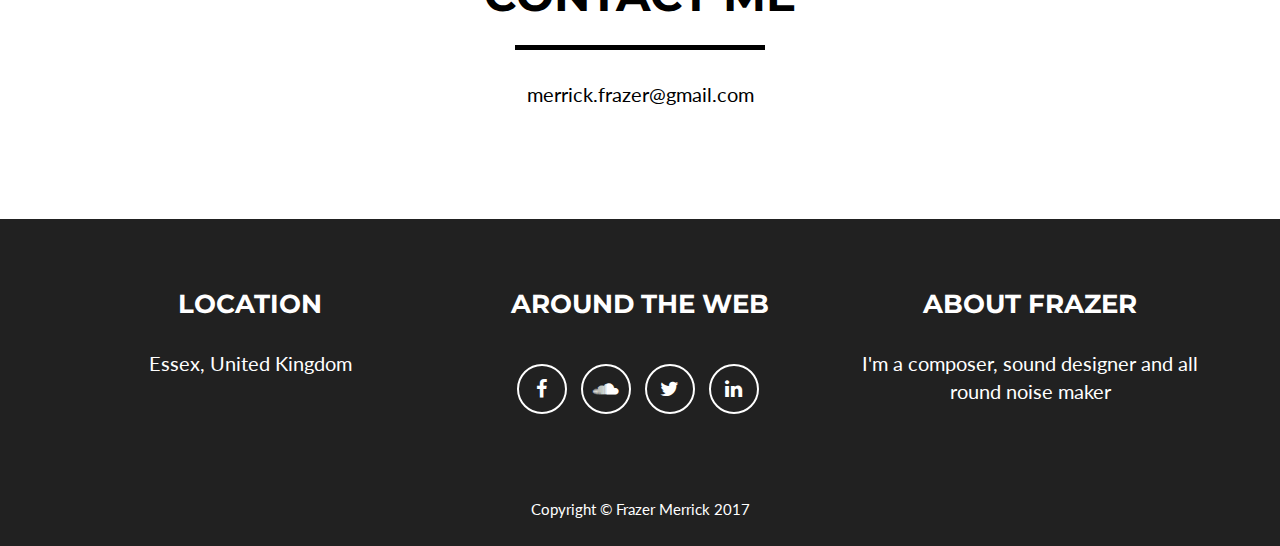
==== commit 32f6fa71: "Sound Art" ====
--- a/index.html
+++ b/index.html
@@ -99,7 +99,7 @@
                     <div class="intro-text">
                         <span class="name">Frazer Merrick</span>
                       <hr class="star-light">
-                        <span class="skills">Composer - Sound Designer</span>
+                        <span class="skills">Composer - Sound Designer </span>
                         <h2>Showreel</h2>
                         <p><iframe frameborder="no" height="340" scrolling="no" src="https://w.soundcloud.com/player/?url=https%3A//api.soundcloud.com/playlists/68462072&amp;color=ff5500&amp;auto_play=false&amp;hide_related=false&amp;show_comments=true&amp;show_user=true&amp;show_reposts=false&amp;show_playcount=false" width="75%"></iframe></p>
                     </div>
@@ -134,10 +134,10 @@
                     <a href="#portfolioModal2" class="portfolio-link" data-toggle="modal">
                         <div class="caption">
                             <div class="caption-content">
-                                <h3>After</h3>
-                            </div>
-                        </div>
-                        <img src="img/portfolio/after.png" class="img-responsive" alt="">
+                                <h3>BLOOM</h3>
+                            </div>
+                        </div>
+                        <img src="img/portfolio/bloom.png" class="img-responsive" alt="">
                     </a>
                 </div>
                 <div class="col-sm-4 portfolio-item">
@@ -184,6 +184,42 @@
                             </div>
                         </div>
                         <img src="img/portfolio/makehappen.png" class="img-responsive" alt="">
+                    </a>
+                </div>
+                <div class="row">
+                    <div class="col-lg-12 text-center">
+                        <h4>Sound Art</h4>
+                        <br>
+                    </div>
+                </div>    
+                <div class="col-sm-4 portfolio-item">
+                    <a href="#portfolioModal7" class="portfolio-link" data-toggle="modal">
+                        <div class="caption">
+                            <div class="caption-content">
+                                <h3>CLIP</h3>
+                            </div>
+                        </div>
+                        <img src="img/portfolio/clip.png" class="img-responsive" alt="">
+                    </a>
+                </div>
+                <div class="col-sm-4 portfolio-item">
+                    <a href="#portfolioModal8" class="portfolio-link" data-toggle="modal">
+                        <div class="caption">
+                            <div class="caption-content">
+                                <h3>Perpetual Chimes</h3>
+                            </div>
+                        </div>
+                        <img src="img/portfolio/chimes.png" class="img-responsive" alt="">
+                    </a>
+                </div>
+                <div class="col-sm-4 portfolio-item">
+                    <a href="#portfolioModal9" class="portfolio-link" data-toggle="modal">
+                        <div class="caption">
+                            <div class="caption-content">
+                                <h3>Phantom</h3>
+                            </div>
+                        </div>
+                        <img src="img/portfolio/phantom.png" class="img-responsive" alt="">
                     </a>
                 </div>
             </div>
@@ -331,16 +367,16 @@
                 <div class="row">
                     <div class="col-lg-8 col-lg-offset-2">
                         <div class="modal-body">
-                            <h2>After</h2>
-                            <hr class="star-primary">
-                            <iframe src="https://player.vimeo.com/video/188427371" width="500" height="281" frameborder="0" webkitallowfullscreen mozallowfullscreen allowfullscreen></iframe>
+                            <h2>Bloom</h2>
+                            <hr class="star-primary">
+                            <img src="img/portfolio/bloom.png" class="img-responsive" alt="bloom sian fan">
                             <ul class="list-inline item-details">
                                 <li>Director:
-                                    <strong><a href="http://davidtomsfilm.com">David Toms</a>
-                                    </strong>
-                                </li>
-                                <li>Date:
-                                    <strong>October 2015</a>
+                                    <strong><a href="http://www.sianfan.com">Sian Fan</a>
+                                    </strong>
+                                </li>
+                                <li>Date:
+                                    <strong>March 2017</a>
                                     </strong>
                                 </li>
                                 <li>Role:
@@ -348,9 +384,9 @@
                                     </strong>
                                 </li>
                             </ul>
-                            <p><i>After</i> is a post-apocalyptic short film exploring the relationships of survivors and the struggle of moving on from tragedy.</p>
-                            <p>Following a world-changing event, Harry is left alone on his family's farm in a remote location. Without his wife and son, he tries to make do with his own company and daily chores that give him sustenance. That is until Dylan runs from the forest and into his life.</p>
-                            <p>The film has been selected for the 2016 Pasadena International Film Festival and Flatpack Film Festival.</p>
+                            <p>Sian Fan is an emerging artist who works with movement, the body and technology to explore and expose what it means to exist, both physically and spiritually. Drawing on her background in contemporary dance, she creates choreography that fragments and abstracts the body, as an exploration of the complexity and profundity of existence.</p>
+                            <p>This dramatic green screen aerial performance was an exciting challenge, as due to deadlines I began composing before seeing any footage. I drew sonic influence from the intensity of Manga films and Andrew Thomas Huang's <i>SOLIPSIST</I></P>
+                            <p>Bloom was comissioned by Random Acts and will premiere later in 2017.</p>
                             <button type="button" class="btn btn-default" data-dismiss="modal"><i class="fa fa-times"></i> Close</button>
                         </div>
                     </div>
@@ -510,6 +546,122 @@
             </div>
         </div>
     </div>
+     <div class="portfolio-modal modal fade" id="portfolioModal7" tabindex="-1" role="dialog" aria-hidden="true">
+        <div class="modal-content">
+            <div class="close-modal" data-dismiss="modal">
+                <div class="lr">
+                    <div class="rl">
+                    </div>
+                </div>
+            </div>
+            <div class="container">
+                <div class="row">
+                    <div class="col-lg-8 col-lg-offset-2">
+                        <div class="modal-body">
+                            <h2>CLIP</h2>
+                            <hr class="star-primary">
+                            <iframe width="100%" height="450" scrolling="no" frameborder="no" src="https://w.soundcloud.com/player/?url=https%3A//api.soundcloud.com/tracks/310830610&amp;auto_play=false&amp;hide_related=false&amp;show_comments=true&amp;show_user=true&amp;show_reposts=false&amp;visual=true"></iframe>
+                            <ul class="list-inline item-details">
+                                <li>Find Out More:
+                                    <strong><a href="http://clipsoundandmusic.org.uk">www.clipsoundandmusic.org.uk</a>
+                                    </strong>
+                                </li>
+                                <li>Date:
+                                    <strong>May 2015
+                                    </strong>
+                                </li>
+                                <li>Role:
+                                    <strong>Co-Founder
+                                    </strong>
+                                </li>
+                            </ul>
+                            <p>CLIP is a weekly meet-up up of young musicians with a keen interest in the experimental. Through various collaborations and workshops, CLIP explore the boundaries between sound and music, where the process of creation becomes as intriguing as the final result. We use improvisation and experiments as a way to improve confidence and increase musical knowledge.</p>
+                            <p>I formed CLIP with fellow sound artist Simon Keep in 2015 and we've been running workshops and performances ever since. Our biggest project to date has been working with Colchester Zoo to create ‘A Song For Elephants’, using recordings of their inhabitants pitched down to sub 100hz - which you can hear above.</p>
+                            <button type="button" class="btn btn-default" data-dismiss="modal"><i class="fa fa-times"></i> Close</button>
+                        </div>
+                    </div>
+                </div>
+            </div>
+        </div>
+    </div>
+     <div class="portfolio-modal modal fade" id="portfolioModal8" tabindex="-1" role="dialog" aria-hidden="true">
+        <div class="modal-content">
+            <div class="close-modal" data-dismiss="modal">
+                <div class="lr">
+                    <div class="rl">
+                    </div>
+                </div>
+            </div>
+            <div class="container">
+                <div class="row">
+                    <div class="col-lg-8 col-lg-offset-2">
+                        <div class="modal-body">
+                            <h2>Perpetual Chimes</h2>
+                            <hr class="star-primary">
+                            <img src="img/portfolio/perpchimes.png" class="img-responsive" alt="">
+                            <ul class="list-inline item-details">
+                                <li>Comissioner:
+                                    <strong><a href="https://www.facebook.com/CircuitCambridge/">Circuit Cambridge</a>
+                                    </strong>
+                                </li>
+                                <li>Date:
+                                    <strong>June 2016
+                                    </strong>
+                                </li>
+                                <li>Role:
+                                    <strong>Sound Designer
+                                    </strong>
+                                </li>
+                            </ul>
+                            <p>For me, sound is a form of escapism - so with this project I wanted to explore this theme further and continue my research into the possibilities of using physical objects to trigger midi signals.</p>
+                            <p>Commissioned by Circuit Cambridge (a young persons art group at Wysing Art Gallery), I was invited me to run a MakeyMakey workshop at their forthcoming event ‘Unlock Digital: Cambridge’ and also invited to create a small installation piece to show alongside it - and perpetual chimes were born.</p>
+                            <p>After failed attempts to customise a garden wind chime, this franken-chime was built from copper and stainless steel pipe. Is it strikes the central collumn it triggers ethereal synth sounds atop a background of rain recordings - which you hear over the nearby headphones. In the middle of a busy exhibition floor, I had created a peaceful and tranquil environment to lose yourself within.</p>
+                            <p>Visit my <a href"https://frazermerrick.tumblr.com/post/145947751472/midi-chimes-for-me-i-use-music-and-sound-as-a">blog</a> to read more about the project and its construction phase.</p>
+                            <button type="button" class="btn btn-default" data-dismiss="modal"><i class="fa fa-times"></i> Close</button>
+                        </div>
+                    </div>
+                </div>
+            </div>
+        </div>
+    </div>
+     <div class="portfolio-modal modal fade" id="portfolioModal9" tabindex="-1" role="dialog" aria-hidden="true">
+        <div class="modal-content">
+            <div class="close-modal" data-dismiss="modal">
+                <div class="lr">
+                    <div class="rl">
+                    </div>
+                </div>
+            </div>
+            <div class="container">
+                <div class="row">
+                    <div class="col-lg-8 col-lg-offset-2">
+                        <div class="modal-body">
+                            <h2>Phantom</h2>
+                            <hr class="star-primary">
+                                <iframe width="560" height="315" src="https://www.youtube.com/embed/ldwhYNGonVI" frameborder="0" allowfullscreen></iframe>
+                            <ul class="list-inline item-details">
+                                <li>Comissioner:
+                                    <strong><a href="https://www.facebook.com/Firstsite/">Firstsite</a>
+                                    </strong>
+                                </li>
+                                <li>Date:
+                                    <strong>November 2015
+                                    </strong>
+                                </li>
+                                <li>Role:
+                                    <strong>Sound Designer
+                                    </strong>
+                                </li>
+                            </ul>
+                            <p>As part of Firstsite's 'Museums at Night' evening, they turned off the lights and invited their Young Art Kommunity (YAK) to fill the building with neon and interactive art.</p>
+                            <p>Phantom was born from a want to experiment with MakeyMakey, a small circuit board which allows you to attach physical objects as buttons to a computer. Inside each cupboard I placed two items, a metal plate and another conductive ‘object’. When the user touched both they’d complete a circuit and the MakeyMakey would read this as a particular key stroke. Inside Scratch (a very simple coding program) I wrote a small program that upon each key stroke would playback a sound and project an image (both relative to the object), depending on which objects were being touched. To add an extra sense of playfulness I then put some mirrorballs on a spinning platter in front of the projector to give the ‘night sky’ effect, check out the video above.</P>
+                            <button type="button" class="btn btn-default" data-dismiss="modal"><i class="fa fa-times"></i> Close</button>
+                        </div>
+                    </div>
+                </div>
+            </div>
+        </div>
+    </div>
 
     <!-- jQuery -->
     <script src="js/jquery.js"></script>
